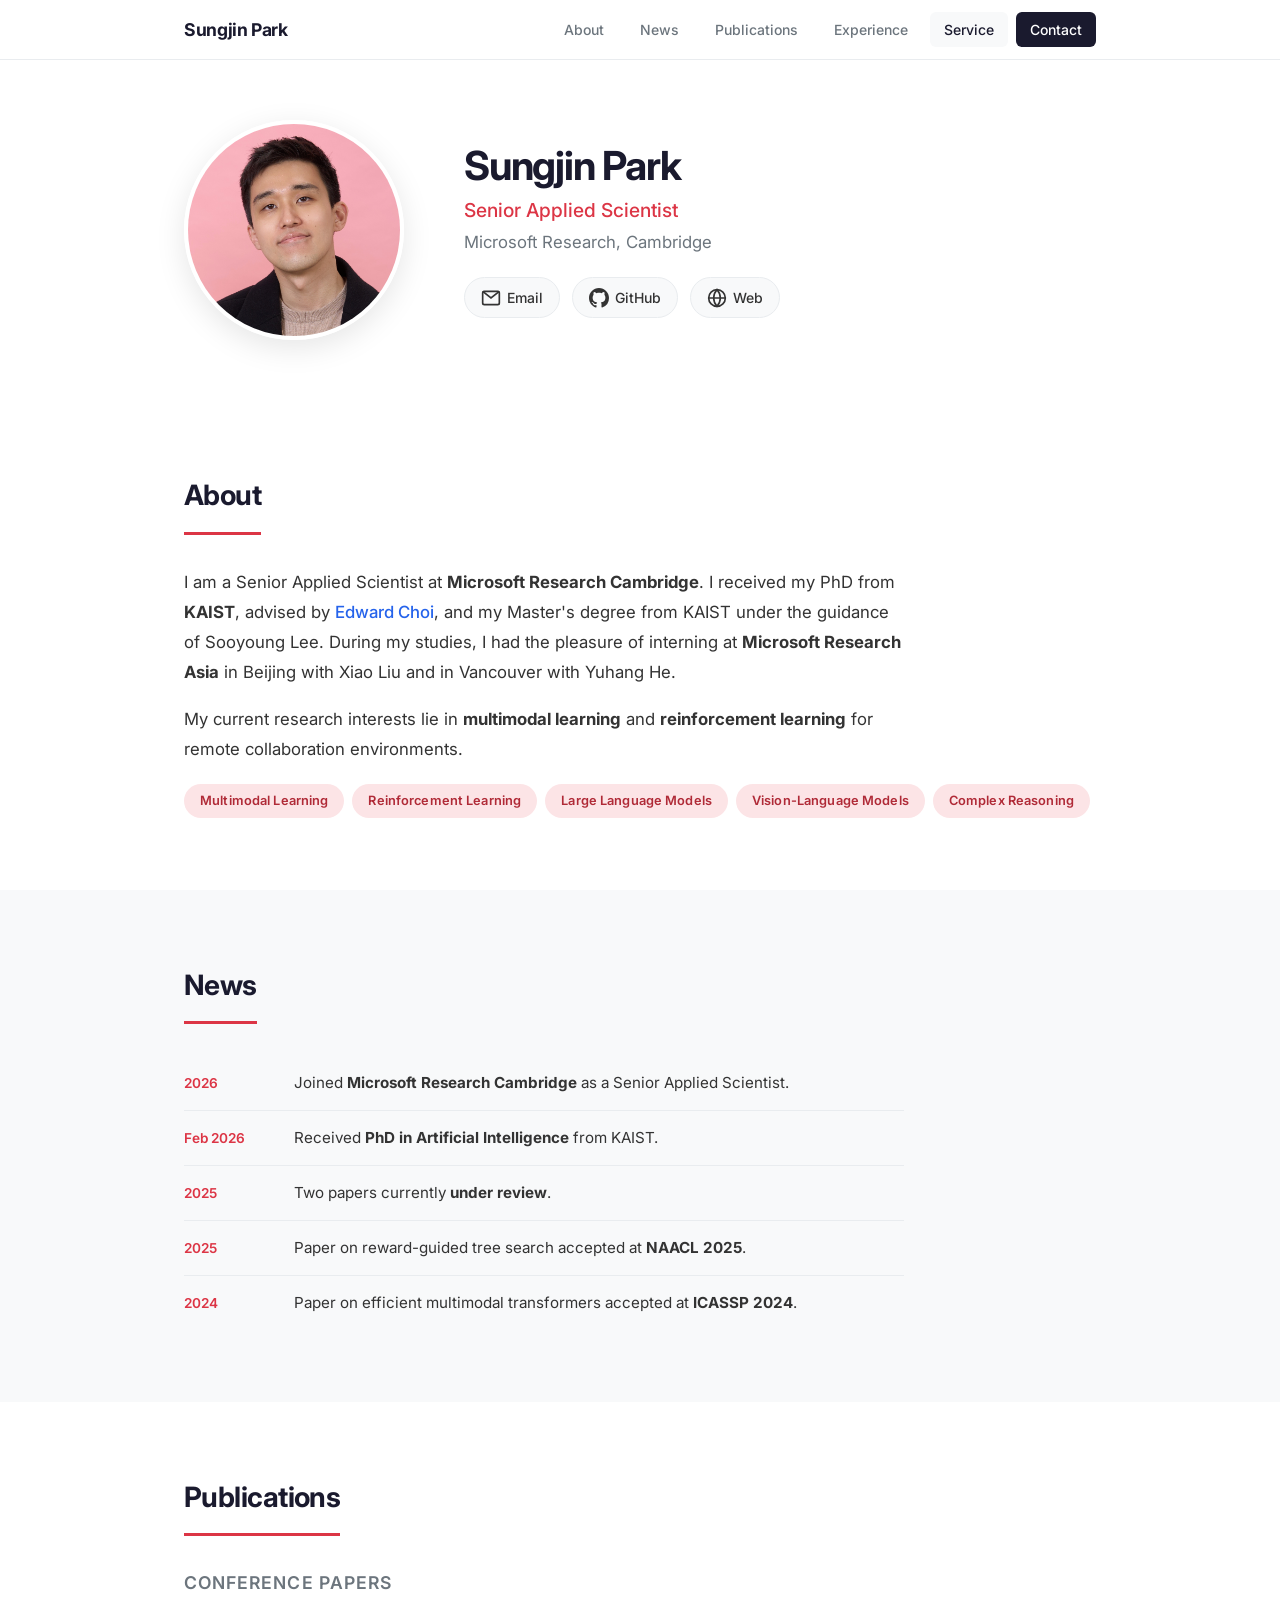
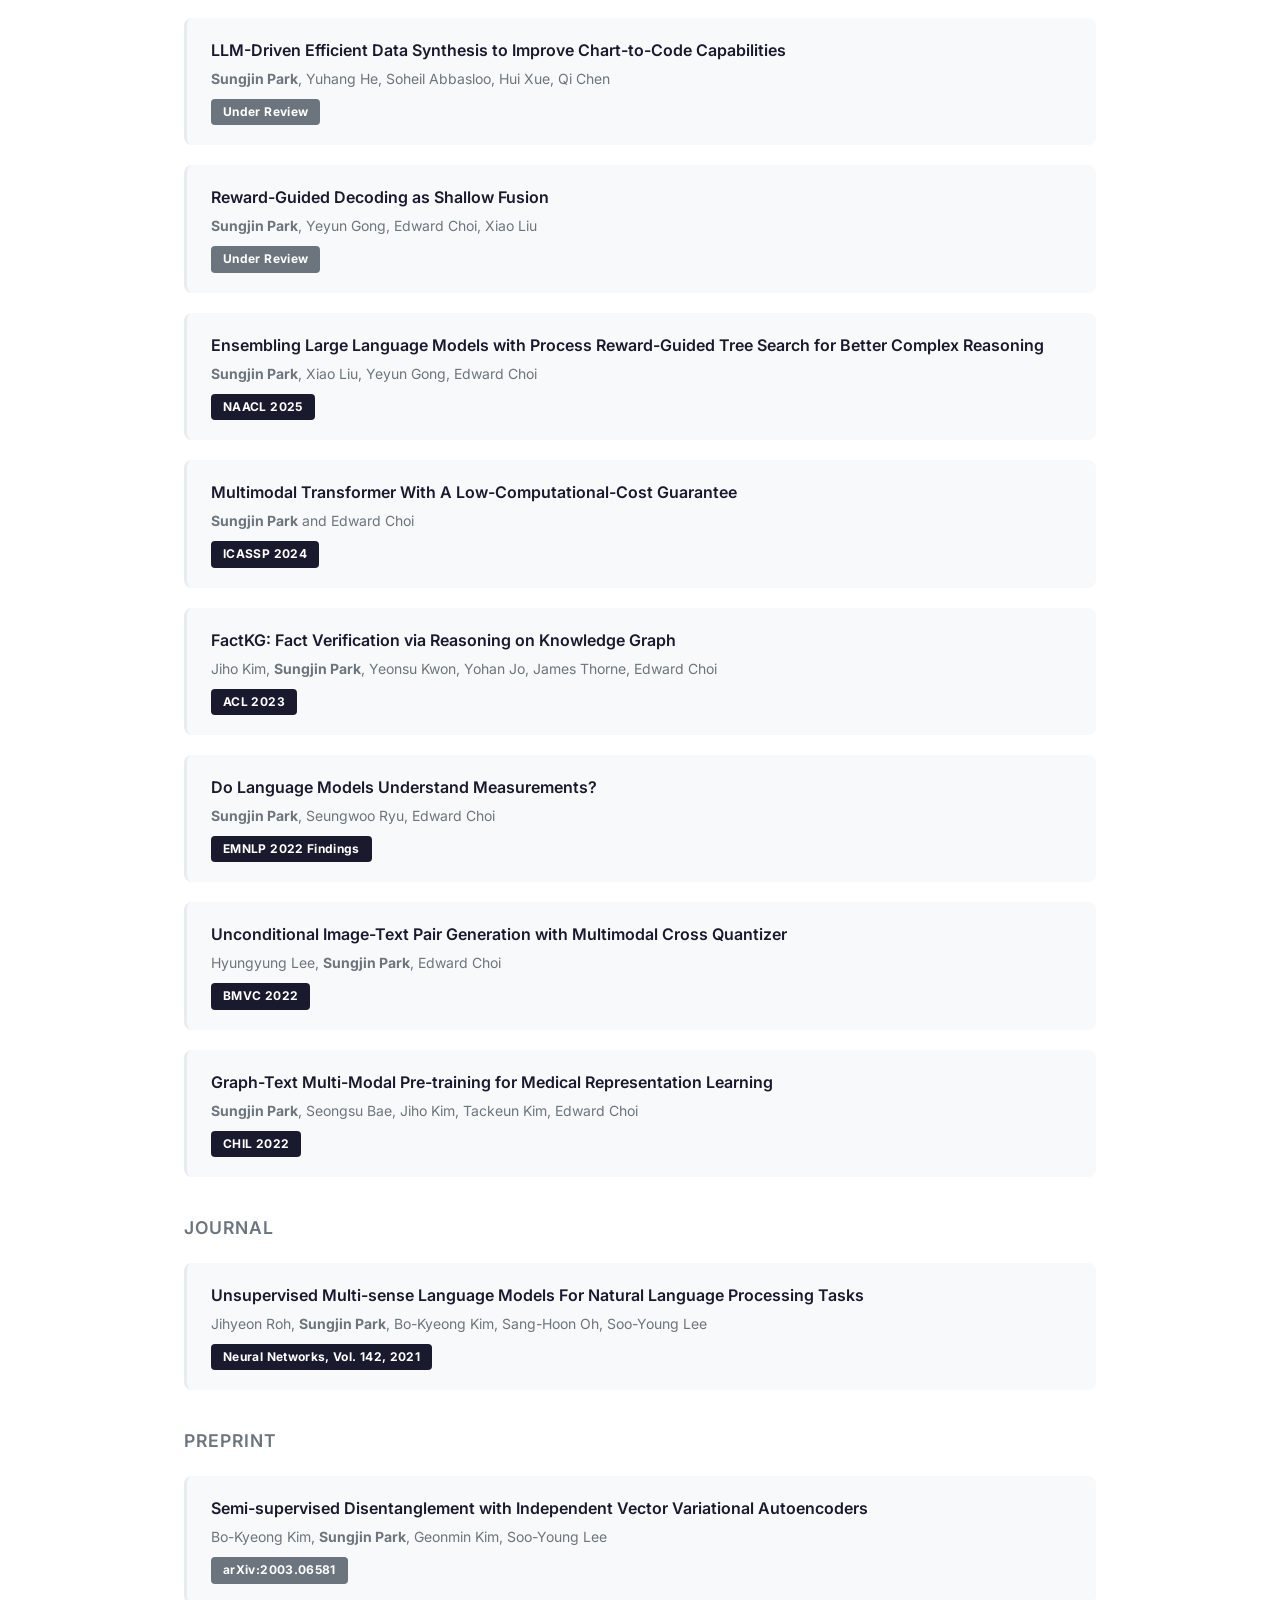
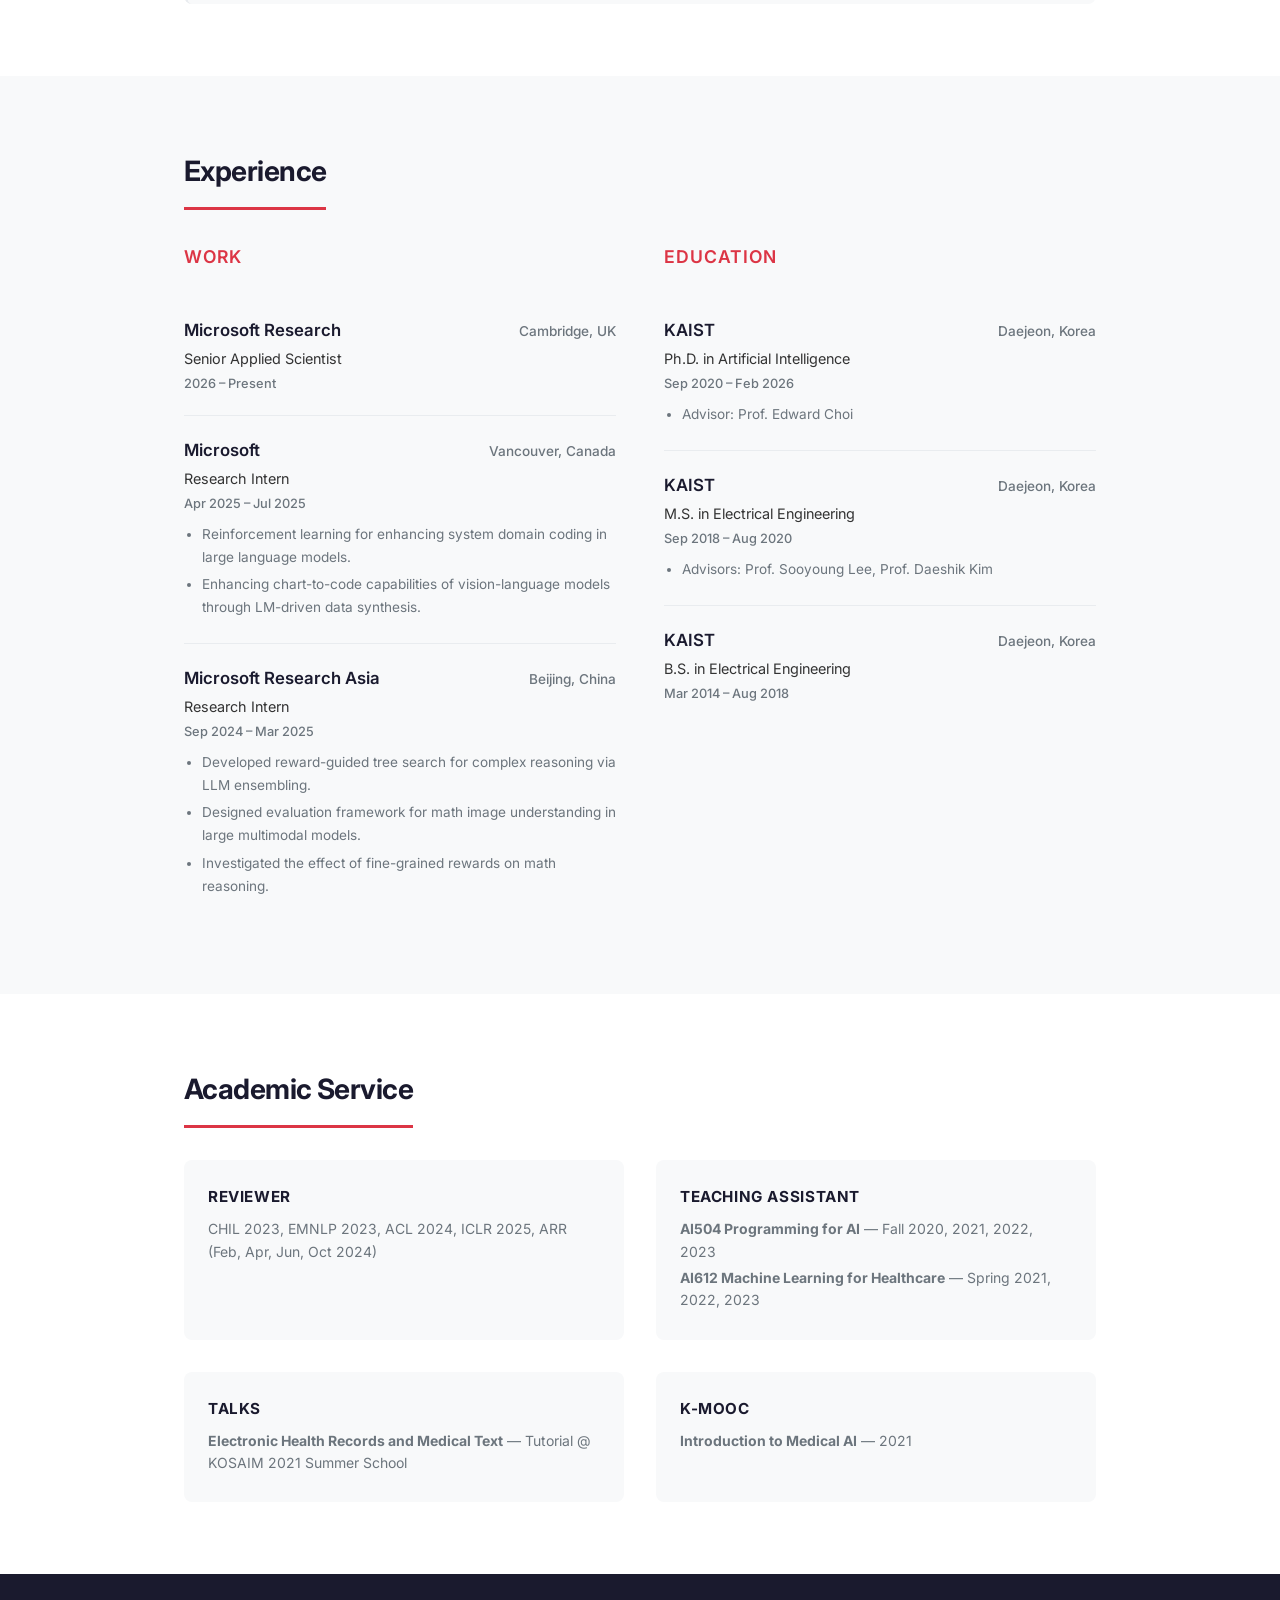
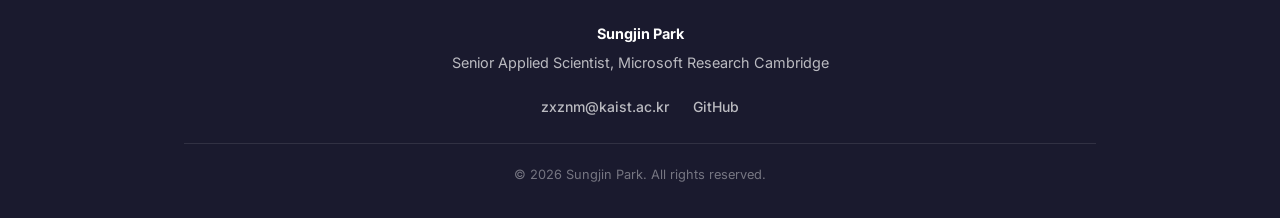
==== index.html @ 1c81ea0a "Initial homepage" ====
<!DOCTYPE html>
<html lang="en">
<head>
  <meta charset="UTF-8">
  <meta name="viewport" content="width=device-width, initial-scale=1.0">
  <title>Sungjin Park — Senior Applied Scientist, Microsoft Research</title>
  <meta name="description" content="Sungjin Park is a Senior Applied Scientist at Microsoft Research Cambridge, specializing in multimodal learning and reinforcement learning.">
  <link rel="preconnect" href="https://fonts.googleapis.com">
  <link rel="preconnect" href="https://fonts.gstatic.com" crossorigin>
  <link href="https://fonts.googleapis.com/css2?family=Inter:wght@300;400;500;600;700&display=swap" rel="stylesheet">
  <link rel="stylesheet" href="style.css">
  <link rel="icon" href="data:image/svg+xml,<svg xmlns='http://www.w3.org/2000/svg' viewBox='0 0 100 100'><text y='.9em' font-size='90'>🔬</text></svg>">
</head>
<body>

  <!-- Navigation -->
  <nav class="navbar" id="navbar">
    <div class="container nav-container">
      <a href="#" class="nav-logo">Sungjin Park</a>
      <button class="nav-toggle" id="nav-toggle" aria-label="Toggle navigation">
        <span></span><span></span><span></span>
      </button>
      <ul class="nav-links" id="nav-links">
        <li><a href="#about">About</a></li>
        <li><a href="#news">News</a></li>
        <li><a href="#publications">Publications</a></li>
        <li><a href="#experience">Experience</a></li>
        <li><a href="#service">Service</a></li>
        <li><a href="mailto:zxznm@kaist.ac.kr" class="nav-contact">Contact</a></li>
      </ul>
    </div>
  </nav>

  <!-- Hero Section -->
  <header class="hero" id="hero">
    <div class="container hero-container">
      <div class="hero-photo">
        <img src="profile.jpg" alt="Sungjin Park" width="280" height="280">
      </div>
      <div class="hero-text">
        <h1>Sungjin Park</h1>
        <p class="hero-title">Senior Applied Scientist</p>
        <p class="hero-affiliation">Microsoft Research, Cambridge</p>
        <div class="hero-links">
          <a href="mailto:zxznm@kaist.ac.kr" class="hero-link" title="Email">
            <svg viewBox="0 0 24 24" width="20" height="20" fill="none" stroke="currentColor" stroke-width="2"><rect x="2" y="4" width="20" height="16" rx="2"/><path d="M22 4l-10 8L2 4"/></svg>
            <span>Email</span>
          </a>
          <a href="https://github.com/sjpark9503" class="hero-link" target="_blank" rel="noopener" title="GitHub">
            <svg viewBox="0 0 24 24" width="20" height="20" fill="currentColor"><path d="M12 0C5.37 0 0 5.37 0 12c0 5.31 3.435 9.795 8.205 11.385.6.105.825-.255.825-.57 0-.285-.015-1.23-.015-2.235-3.015.555-3.795-.735-4.035-1.41-.135-.345-.72-1.41-1.23-1.695-.42-.225-1.02-.78-.015-.795.945-.015 1.62.87 1.845 1.23 1.08 1.815 2.805 1.305 3.495.99.105-.78.42-1.305.765-1.605-2.67-.3-5.46-1.335-5.46-5.925 0-1.305.465-2.385 1.23-3.225-.12-.3-.54-1.53.12-3.18 0 0 1.005-.315 3.3 1.23.96-.27 1.98-.405 3-.405s2.04.135 3 .405c2.295-1.56 3.3-1.23 3.3-1.23.66 1.65.24 2.88.12 3.18.765.84 1.23 1.905 1.23 3.225 0 4.605-2.805 5.625-5.475 5.925.435.375.81 1.095.81 2.22 0 1.605-.015 2.895-.015 3.3 0 .315.225.69.825.57A12.02 12.02 0 0024 12c0-6.63-5.37-12-12-12z"/></svg>
            <span>GitHub</span>
          </a>
          <a href="https://sites.google.com/view/sjpark9503" class="hero-link" target="_blank" rel="noopener" title="Homepage">
            <svg viewBox="0 0 24 24" width="20" height="20" fill="none" stroke="currentColor" stroke-width="2"><circle cx="12" cy="12" r="10"/><path d="M2 12h20M12 2a15.3 15.3 0 014 10 15.3 15.3 0 01-4 10 15.3 15.3 0 01-4-10 15.3 15.3 0 014-10z"/></svg>
            <span>Web</span>
          </a>
        </div>
      </div>
    </div>
  </header>

  <main>
    <!-- About Section -->
    <section class="section" id="about">
      <div class="container">
        <h2 class="section-title">About</h2>
        <div class="about-content">
          <p>
            I am a Senior Applied Scientist at <strong>Microsoft Research Cambridge</strong>.
            I received my PhD from <strong>KAIST</strong>, advised by
            <a href="https://mp2893.com/" target="_blank" rel="noopener">Edward Choi</a>,
            and my Master's degree from KAIST under the guidance of Sooyoung Lee.
            During my studies, I had the pleasure of interning at
            <strong>Microsoft Research Asia</strong> in Beijing with Xiao Liu and in Vancouver with Yuhang He.
          </p>
          <p>
            My current research interests lie in <strong>multimodal learning</strong> and
            <strong>reinforcement learning</strong> for remote collaboration environments.
          </p>
          <div class="research-interests">
            <span class="tag">Multimodal Learning</span>
            <span class="tag">Reinforcement Learning</span>
            <span class="tag">Large Language Models</span>
            <span class="tag">Vision-Language Models</span>
            <span class="tag">Complex Reasoning</span>
          </div>
        </div>
      </div>
    </section>

    <!-- News Section -->
    <section class="section section-alt" id="news">
      <div class="container">
        <h2 class="section-title">News</h2>
        <ul class="news-list">
          <li>
            <span class="news-date">2026</span>
            <span class="news-text">Joined <strong>Microsoft Research Cambridge</strong> as a Senior Applied Scientist.</span>
          </li>
          <li>
            <span class="news-date">Feb 2026</span>
            <span class="news-text">Received <strong>PhD in Artificial Intelligence</strong> from KAIST.</span>
          </li>
          <li>
            <span class="news-date">2025</span>
            <span class="news-text">Two papers currently <strong>under review</strong>.</span>
          </li>
          <li>
            <span class="news-date">2025</span>
            <span class="news-text">Paper on reward-guided tree search accepted at <strong>NAACL 2025</strong>.</span>
          </li>
          <li>
            <span class="news-date">2024</span>
            <span class="news-text">Paper on efficient multimodal transformers accepted at <strong>ICASSP 2024</strong>.</span>
          </li>
        </ul>
      </div>
    </section>

    <!-- Publications Section -->
    <section class="section" id="publications">
      <div class="container">
        <h2 class="section-title">Publications</h2>

        <h3 class="pub-category">Conference Papers</h3>

        <div class="pub-list">
          <div class="pub-item">
            <p class="pub-title">LLM-Driven Efficient Data Synthesis to Improve Chart-to-Code Capabilities</p>
            <p class="pub-authors"><strong>Sungjin Park</strong>, Yuhang He, Soheil Abbasloo, Hui Xue, Qi Chen</p>
            <span class="pub-venue venue-review">Under Review</span>
          </div>

          <div class="pub-item">
            <p class="pub-title">Reward-Guided Decoding as Shallow Fusion</p>
            <p class="pub-authors"><strong>Sungjin Park</strong>, Yeyun Gong, Edward Choi, Xiao Liu</p>
            <span class="pub-venue venue-review">Under Review</span>
          </div>

          <div class="pub-item">
            <p class="pub-title">Ensembling Large Language Models with Process Reward-Guided Tree Search for Better Complex Reasoning</p>
            <p class="pub-authors"><strong>Sungjin Park</strong>, Xiao Liu, Yeyun Gong, Edward Choi</p>
            <span class="pub-venue">NAACL 2025</span>
          </div>

          <div class="pub-item">
            <p class="pub-title">Multimodal Transformer With A Low-Computational-Cost Guarantee</p>
            <p class="pub-authors"><strong>Sungjin Park</strong> and Edward Choi</p>
            <span class="pub-venue">ICASSP 2024</span>
          </div>

          <div class="pub-item">
            <p class="pub-title">FactKG: Fact Verification via Reasoning on Knowledge Graph</p>
            <p class="pub-authors">Jiho Kim, <strong>Sungjin Park</strong>, Yeonsu Kwon, Yohan Jo, James Thorne, Edward Choi</p>
            <span class="pub-venue">ACL 2023</span>
          </div>

          <div class="pub-item">
            <p class="pub-title">Do Language Models Understand Measurements?</p>
            <p class="pub-authors"><strong>Sungjin Park</strong>, Seungwoo Ryu, Edward Choi</p>
            <span class="pub-venue">EMNLP 2022 Findings</span>
          </div>

          <div class="pub-item">
            <p class="pub-title">Unconditional Image-Text Pair Generation with Multimodal Cross Quantizer</p>
            <p class="pub-authors">Hyungyung Lee, <strong>Sungjin Park</strong>, Edward Choi</p>
            <span class="pub-venue">BMVC 2022</span>
          </div>

          <div class="pub-item">
            <p class="pub-title">Graph-Text Multi-Modal Pre-training for Medical Representation Learning</p>
            <p class="pub-authors"><strong>Sungjin Park</strong>, Seongsu Bae, Jiho Kim, Tackeun Kim, Edward Choi</p>
            <span class="pub-venue">CHIL 2022</span>
          </div>
        </div>

        <h3 class="pub-category">Journal</h3>

        <div class="pub-list">
          <div class="pub-item">
            <p class="pub-title">Unsupervised Multi-sense Language Models For Natural Language Processing Tasks</p>
            <p class="pub-authors">Jihyeon Roh, <strong>Sungjin Park</strong>, Bo-Kyeong Kim, Sang-Hoon Oh, Soo-Young Lee</p>
            <span class="pub-venue">Neural Networks, Vol. 142, 2021</span>
          </div>
        </div>

        <h3 class="pub-category">Preprint</h3>

        <div class="pub-list">
          <div class="pub-item">
            <p class="pub-title">Semi-supervised Disentanglement with Independent Vector Variational Autoencoders</p>
            <p class="pub-authors">Bo-Kyeong Kim, <strong>Sungjin Park</strong>, Geonmin Kim, Soo-Young Lee</p>
            <span class="pub-venue venue-preprint">arXiv:2003.06581</span>
          </div>
        </div>
      </div>
    </section>

    <!-- Experience Section -->
    <section class="section section-alt" id="experience">
      <div class="container">
        <h2 class="section-title">Experience</h2>

        <div class="experience-grid">
          <div class="exp-column">
            <h3 class="exp-heading">Work</h3>

            <div class="exp-item">
              <div class="exp-header">
                <h4>Microsoft Research</h4>
                <span class="exp-location">Cambridge, UK</span>
              </div>
              <p class="exp-role">Senior Applied Scientist</p>
              <p class="exp-date">2026 &ndash; Present</p>
            </div>

            <div class="exp-item">
              <div class="exp-header">
                <h4>Microsoft</h4>
                <span class="exp-location">Vancouver, Canada</span>
              </div>
              <p class="exp-role">Research Intern</p>
              <p class="exp-date">Apr 2025 &ndash; Jul 2025</p>
              <ul class="exp-details">
                <li>Reinforcement learning for enhancing system domain coding in large language models.</li>
                <li>Enhancing chart-to-code capabilities of vision-language models through LM-driven data synthesis.</li>
              </ul>
            </div>

            <div class="exp-item">
              <div class="exp-header">
                <h4>Microsoft Research Asia</h4>
                <span class="exp-location">Beijing, China</span>
              </div>
              <p class="exp-role">Research Intern</p>
              <p class="exp-date">Sep 2024 &ndash; Mar 2025</p>
              <ul class="exp-details">
                <li>Developed reward-guided tree search for complex reasoning via LLM ensembling.</li>
                <li>Designed evaluation framework for math image understanding in large multimodal models.</li>
                <li>Investigated the effect of fine-grained rewards on math reasoning.</li>
              </ul>
            </div>
          </div>

          <div class="exp-column">
            <h3 class="exp-heading">Education</h3>

            <div class="exp-item">
              <div class="exp-header">
                <h4>KAIST</h4>
                <span class="exp-location">Daejeon, Korea</span>
              </div>
              <p class="exp-role">Ph.D. in Artificial Intelligence</p>
              <p class="exp-date">Sep 2020 &ndash; Feb 2026</p>
              <ul class="exp-details">
                <li>Advisor: Prof. Edward Choi</li>
              </ul>
            </div>

            <div class="exp-item">
              <div class="exp-header">
                <h4>KAIST</h4>
                <span class="exp-location">Daejeon, Korea</span>
              </div>
              <p class="exp-role">M.S. in Electrical Engineering</p>
              <p class="exp-date">Sep 2018 &ndash; Aug 2020</p>
              <ul class="exp-details">
                <li>Advisors: Prof. Sooyoung Lee, Prof. Daeshik Kim</li>
              </ul>
            </div>

            <div class="exp-item">
              <div class="exp-header">
                <h4>KAIST</h4>
                <span class="exp-location">Daejeon, Korea</span>
              </div>
              <p class="exp-role">B.S. in Electrical Engineering</p>
              <p class="exp-date">Mar 2014 &ndash; Aug 2018</p>
            </div>
          </div>
        </div>
      </div>
    </section>

    <!-- Academic Service Section -->
    <section class="section" id="service">
      <div class="container">
        <h2 class="section-title">Academic Service</h2>

        <div class="service-grid">
          <div class="service-item">
            <h4>Reviewer</h4>
            <p>CHIL 2023, EMNLP 2023, ACL 2024, ICLR 2025, ARR (Feb, Apr, Jun, Oct 2024)</p>
          </div>

          <div class="service-item">
            <h4>Teaching Assistant</h4>
            <p><strong>AI504 Programming for AI</strong> &mdash; Fall 2020, 2021, 2022, 2023</p>
            <p><strong>AI612 Machine Learning for Healthcare</strong> &mdash; Spring 2021, 2022, 2023</p>
          </div>

          <div class="service-item">
            <h4>Talks</h4>
            <p><strong>Electronic Health Records and Medical Text</strong> &mdash; Tutorial @ KOSAIM 2021 Summer School</p>
          </div>

          <div class="service-item">
            <h4>K-MOOC</h4>
            <p><strong>Introduction to Medical AI</strong> &mdash; 2021</p>
          </div>
        </div>
      </div>
    </section>
  </main>

  <!-- Footer -->
  <footer class="footer">
    <div class="container footer-container">
      <div class="footer-info">
        <p class="footer-name">Sungjin Park</p>
        <p>Senior Applied Scientist, Microsoft Research Cambridge</p>
      </div>
      <div class="footer-contact">
        <a href="mailto:zxznm@kaist.ac.kr">zxznm@kaist.ac.kr</a>
        <a href="https://github.com/sjpark9503" target="_blank" rel="noopener">GitHub</a>

      </div>
      <p class="footer-copy">&copy; 2026 Sungjin Park. All rights reserved.</p>
    </div>
  </footer>

  <script src="script.js"></script>
</body>
</html>
---- style.css ----
/* ===== CSS Custom Properties ===== */
:root {
  --color-primary: #1a1a2e;
  --color-text: #333;
  --color-text-light: #6c757d;
  --color-accent: #dc3545;
  --color-accent-dark: #b02a37;
  --color-bg: #ffffff;
  --color-bg-alt: #f8f9fa;
  --color-border: #e9ecef;
  --color-link: #2563eb;
  --font-main: 'Inter', -apple-system, BlinkMacSystemFont, 'Segoe UI', Roboto, sans-serif;
  --max-width: 960px;
  --nav-height: 60px;
  --radius: 8px;
  --shadow-sm: 0 1px 3px rgba(0,0,0,0.06);
  --shadow-md: 0 4px 12px rgba(0,0,0,0.08);
  --shadow-lg: 0 8px 30px rgba(0,0,0,0.1);
  --transition: 0.25s ease;
}

/* ===== Reset & Base ===== */
*,
*::before,
*::after {
  margin: 0;
  padding: 0;
  box-sizing: border-box;
}

html {
  scroll-behavior: smooth;
  scroll-padding-top: calc(var(--nav-height) + 24px);
}

body {
  font-family: var(--font-main);
  font-size: 16px;
  line-height: 1.7;
  color: var(--color-text);
  background: var(--color-bg);
  -webkit-font-smoothing: antialiased;
  -moz-osx-font-smoothing: grayscale;
}

a {
  color: var(--color-link);
  text-decoration: none;
  transition: color var(--transition);
}

a:hover {
  color: var(--color-accent);
}

img {
  max-width: 100%;
  height: auto;
  display: block;
}

.container {
  max-width: var(--max-width);
  margin: 0 auto;
  padding: 0 24px;
}

/* ===== Navigation ===== */
.navbar {
  position: fixed;
  top: 0;
  left: 0;
  right: 0;
  height: var(--nav-height);
  background: rgba(255, 255, 255, 0.92);
  backdrop-filter: blur(12px);
  -webkit-backdrop-filter: blur(12px);
  border-bottom: 1px solid var(--color-border);
  z-index: 1000;
  transition: box-shadow var(--transition);
}

.navbar.scrolled {
  box-shadow: var(--shadow-sm);
}

.nav-container {
  display: flex;
  align-items: center;
  justify-content: space-between;
  height: 100%;
}

.nav-logo {
  font-size: 1.1rem;
  font-weight: 700;
  color: var(--color-primary);
  letter-spacing: -0.02em;
}

.nav-logo:hover {
  color: var(--color-accent);
}

.nav-links {
  display: flex;
  align-items: center;
  list-style: none;
  gap: 8px;
}

.nav-links a {
  display: block;
  padding: 6px 14px;
  font-size: 0.875rem;
  font-weight: 500;
  color: var(--color-text-light);
  border-radius: 6px;
  transition: all var(--transition);
}

.nav-links a:hover,
.nav-links a.active {
  color: var(--color-primary);
  background: var(--color-bg-alt);
}

.nav-contact {
  background: var(--color-primary) !important;
  color: #fff !important;
}

.nav-contact:hover {
  background: var(--color-accent) !important;
  color: #fff !important;
}

/* Mobile nav toggle */
.nav-toggle {
  display: none;
  flex-direction: column;
  gap: 5px;
  background: none;
  border: none;
  cursor: pointer;
  padding: 4px;
}

.nav-toggle span {
  display: block;
  width: 22px;
  height: 2px;
  background: var(--color-primary);
  border-radius: 2px;
  transition: all var(--transition);
}

/* ===== Hero Section ===== */
.hero {
  padding-top: calc(var(--nav-height) + 60px);
  padding-bottom: 60px;
  background: var(--color-bg);
}

.hero-container {
  display: flex;
  align-items: center;
  gap: 60px;
}

.hero-photo img {
  width: 220px;
  height: 220px;
  border-radius: 50%;
  object-fit: cover;
  box-shadow: var(--shadow-lg);
  border: 4px solid #fff;
}

.hero-text h1 {
  font-size: 2.5rem;
  font-weight: 700;
  color: var(--color-primary);
  letter-spacing: -0.03em;
  line-height: 1.2;
}

.hero-title {
  font-size: 1.2rem;
  font-weight: 500;
  color: var(--color-accent);
  margin-top: 4px;
}

.hero-affiliation {
  font-size: 1.05rem;
  color: var(--color-text-light);
  margin-top: 2px;
}

.hero-links {
  display: flex;
  flex-wrap: wrap;
  gap: 12px;
  margin-top: 20px;
}

.hero-link {
  display: inline-flex;
  align-items: center;
  gap: 6px;
  padding: 8px 16px;
  font-size: 0.875rem;
  font-weight: 500;
  color: var(--color-text);
  background: var(--color-bg-alt);
  border: 1px solid var(--color-border);
  border-radius: 100px;
  transition: all var(--transition);
}

.hero-link:hover {
  color: var(--color-accent);
  border-color: var(--color-accent);
  background: #fff;
  box-shadow: var(--shadow-sm);
  transform: translateY(-1px);
}

.hero-link svg {
  flex-shrink: 0;
}

/* ===== Sections ===== */
.section {
  padding: 72px 0;
}

.section-alt {
  background: var(--color-bg-alt);
}

.section-title {
  font-size: 1.75rem;
  font-weight: 700;
  color: var(--color-primary);
  letter-spacing: -0.02em;
  margin-bottom: 32px;
  padding-bottom: 12px;
  border-bottom: 3px solid var(--color-accent);
  display: inline-block;
}

/* ===== About Section ===== */
.about-content p {
  font-size: 1.05rem;
  line-height: 1.8;
  margin-bottom: 16px;
  max-width: 720px;
}

.about-content a {
  font-weight: 500;
}

.research-interests {
  display: flex;
  flex-wrap: wrap;
  gap: 8px;
  margin-top: 20px;
}

.tag {
  display: inline-block;
  padding: 6px 16px;
  font-size: 0.8rem;
  font-weight: 600;
  color: var(--color-accent-dark);
  background: #fce4e6;
  border-radius: 100px;
  letter-spacing: 0.01em;
}

/* ===== News Section ===== */
.news-list {
  list-style: none;
  max-width: 720px;
}

.news-list li {
  display: flex;
  gap: 20px;
  padding: 14px 0;
  border-bottom: 1px solid var(--color-border);
  align-items: baseline;
}

.news-list li:last-child {
  border-bottom: none;
}

.news-date {
  flex-shrink: 0;
  width: 90px;
  font-size: 0.85rem;
  font-weight: 600;
  color: var(--color-accent);
}

.news-text {
  font-size: 0.95rem;
  color: var(--color-text);
}

/* ===== Publications Section ===== */
.pub-category {
  font-size: 1.1rem;
  font-weight: 600;
  color: var(--color-text-light);
  text-transform: uppercase;
  letter-spacing: 0.06em;
  margin-top: 36px;
  margin-bottom: 20px;
}

.pub-category:first-of-type {
  margin-top: 0;
}

.pub-list {
  display: flex;
  flex-direction: column;
  gap: 20px;
}

.pub-item {
  padding: 20px 24px;
  background: var(--color-bg-alt);
  border-radius: var(--radius);
  border-left: 3px solid var(--color-border);
  transition: all var(--transition);
}

.pub-item:hover {
  border-left-color: var(--color-accent);
  box-shadow: var(--shadow-sm);
  transform: translateX(4px);
}

.pub-title {
  font-size: 1rem;
  font-weight: 600;
  color: var(--color-primary);
  line-height: 1.5;
  margin-bottom: 6px;
}

.pub-authors {
  font-size: 0.875rem;
  color: var(--color-text-light);
  margin-bottom: 8px;
  line-height: 1.5;
}

.pub-venue {
  display: inline-block;
  padding: 3px 12px;
  font-size: 0.75rem;
  font-weight: 700;
  color: #fff;
  background: var(--color-primary);
  border-radius: 4px;
  letter-spacing: 0.03em;
}

.venue-review {
  background: var(--color-text-light);
}

.venue-preprint {
  background: #6c757d;
}

/* ===== Experience Section ===== */
.experience-grid {
  display: grid;
  grid-template-columns: 1fr 1fr;
  gap: 48px;
}

.exp-heading {
  font-size: 1.1rem;
  font-weight: 600;
  color: var(--color-accent);
  text-transform: uppercase;
  letter-spacing: 0.06em;
  margin-bottom: 24px;
}

.exp-item {
  padding: 20px 0;
  border-bottom: 1px solid var(--color-border);
}

.exp-item:last-child {
  border-bottom: none;
}

.exp-header {
  display: flex;
  justify-content: space-between;
  align-items: baseline;
  flex-wrap: wrap;
  gap: 8px;
}

.exp-header h4 {
  font-size: 1.05rem;
  font-weight: 600;
  color: var(--color-primary);
}

.exp-location {
  font-size: 0.85rem;
  color: var(--color-text-light);
  font-weight: 500;
}

.exp-role {
  font-size: 0.9rem;
  color: var(--color-text);
  margin-top: 2px;
}

.exp-date {
  font-size: 0.8rem;
  color: var(--color-text-light);
  font-weight: 500;
  margin-top: 2px;
}

.exp-details {
  margin-top: 8px;
  padding-left: 18px;
  font-size: 0.85rem;
  color: var(--color-text-light);
  line-height: 1.7;
}

.exp-details li {
  margin-bottom: 4px;
}

/* ===== Service Section ===== */
.service-grid {
  display: grid;
  grid-template-columns: 1fr 1fr;
  gap: 32px;
}

.service-item {
  padding: 24px;
  background: var(--color-bg-alt);
  border-radius: var(--radius);
}

.service-item h4 {
  font-size: 0.95rem;
  font-weight: 700;
  color: var(--color-primary);
  margin-bottom: 8px;
  text-transform: uppercase;
  letter-spacing: 0.04em;
}

.service-item p {
  font-size: 0.875rem;
  color: var(--color-text-light);
  line-height: 1.6;
  margin-bottom: 4px;
}

/* ===== Footer ===== */
.footer {
  background: var(--color-primary);
  color: rgba(255, 255, 255, 0.7);
  padding: 48px 0 32px;
}

.footer-container {
  text-align: center;
}

.footer-name {
  font-size: 1.2rem;
  font-weight: 700;
  color: #fff;
  margin-bottom: 4px;
}

.footer-info p {
  font-size: 0.9rem;
  margin-bottom: 4px;
}

.footer-contact {
  display: flex;
  justify-content: center;
  gap: 24px;
  margin-top: 20px;
  margin-bottom: 24px;
}

.footer-contact a {
  color: rgba(255, 255, 255, 0.7);
  font-size: 0.875rem;
  font-weight: 500;
  transition: color var(--transition);
}

.footer-contact a:hover {
  color: #fff;
}

.footer-copy {
  font-size: 0.8rem;
  color: rgba(255, 255, 255, 0.4);
  border-top: 1px solid rgba(255, 255, 255, 0.1);
  padding-top: 20px;
}

/* ===== Animations ===== */
@keyframes fadeInUp {
  from {
    opacity: 0;
    transform: translateY(20px);
  }
  to {
    opacity: 1;
    transform: translateY(0);
  }
}

.fade-in {
  opacity: 0;
  transform: translateY(20px);
  transition: opacity 0.6s ease, transform 0.6s ease;
}

.fade-in.visible {
  opacity: 1;
  transform: translateY(0);
}

/* ===== Responsive ===== */
@media (max-width: 768px) {
  :root {
    --nav-height: 56px;
  }

  .nav-toggle {
    display: flex;
  }

  .nav-links {
    position: fixed;
    top: var(--nav-height);
    left: 0;
    right: 0;
    flex-direction: column;
    background: rgba(255, 255, 255, 0.98);
    backdrop-filter: blur(12px);
    -webkit-backdrop-filter: blur(12px);
    border-bottom: 1px solid var(--color-border);
    padding: 16px 24px;
    gap: 4px;
    transform: translateY(-100%);
    opacity: 0;
    pointer-events: none;
    transition: all 0.3s ease;
  }

  .nav-links.open {
    transform: translateY(0);
    opacity: 1;
    pointer-events: auto;
  }

  .nav-links a {
    padding: 10px 16px;
    font-size: 0.95rem;
  }

  .hero {
    padding-top: calc(var(--nav-height) + 40px);
    padding-bottom: 40px;
  }

  .hero-container {
    flex-direction: column;
    text-align: center;
    gap: 32px;
  }

  .hero-photo img {
    width: 180px;
    height: 180px;
  }

  .hero-text h1 {
    font-size: 2rem;
  }

  .hero-links {
    justify-content: center;
  }

  .section {
    padding: 48px 0;
  }

  .section-title {
    font-size: 1.5rem;
  }

  .experience-grid {
    grid-template-columns: 1fr;
    gap: 32px;
  }

  .service-grid {
    grid-template-columns: 1fr;
    gap: 16px;
  }

  .news-list li {
    flex-direction: column;
    gap: 4px;
  }

  .news-date {
    width: auto;
  }

  .pub-item {
    padding: 16px;
  }
}

@media (max-width: 480px) {
  .hero-text h1 {
    font-size: 1.75rem;
  }

  .hero-link span {
    display: none;
  }

  .hero-link {
    padding: 10px;
  }

  .container {
    padding: 0 16px;
  }
}
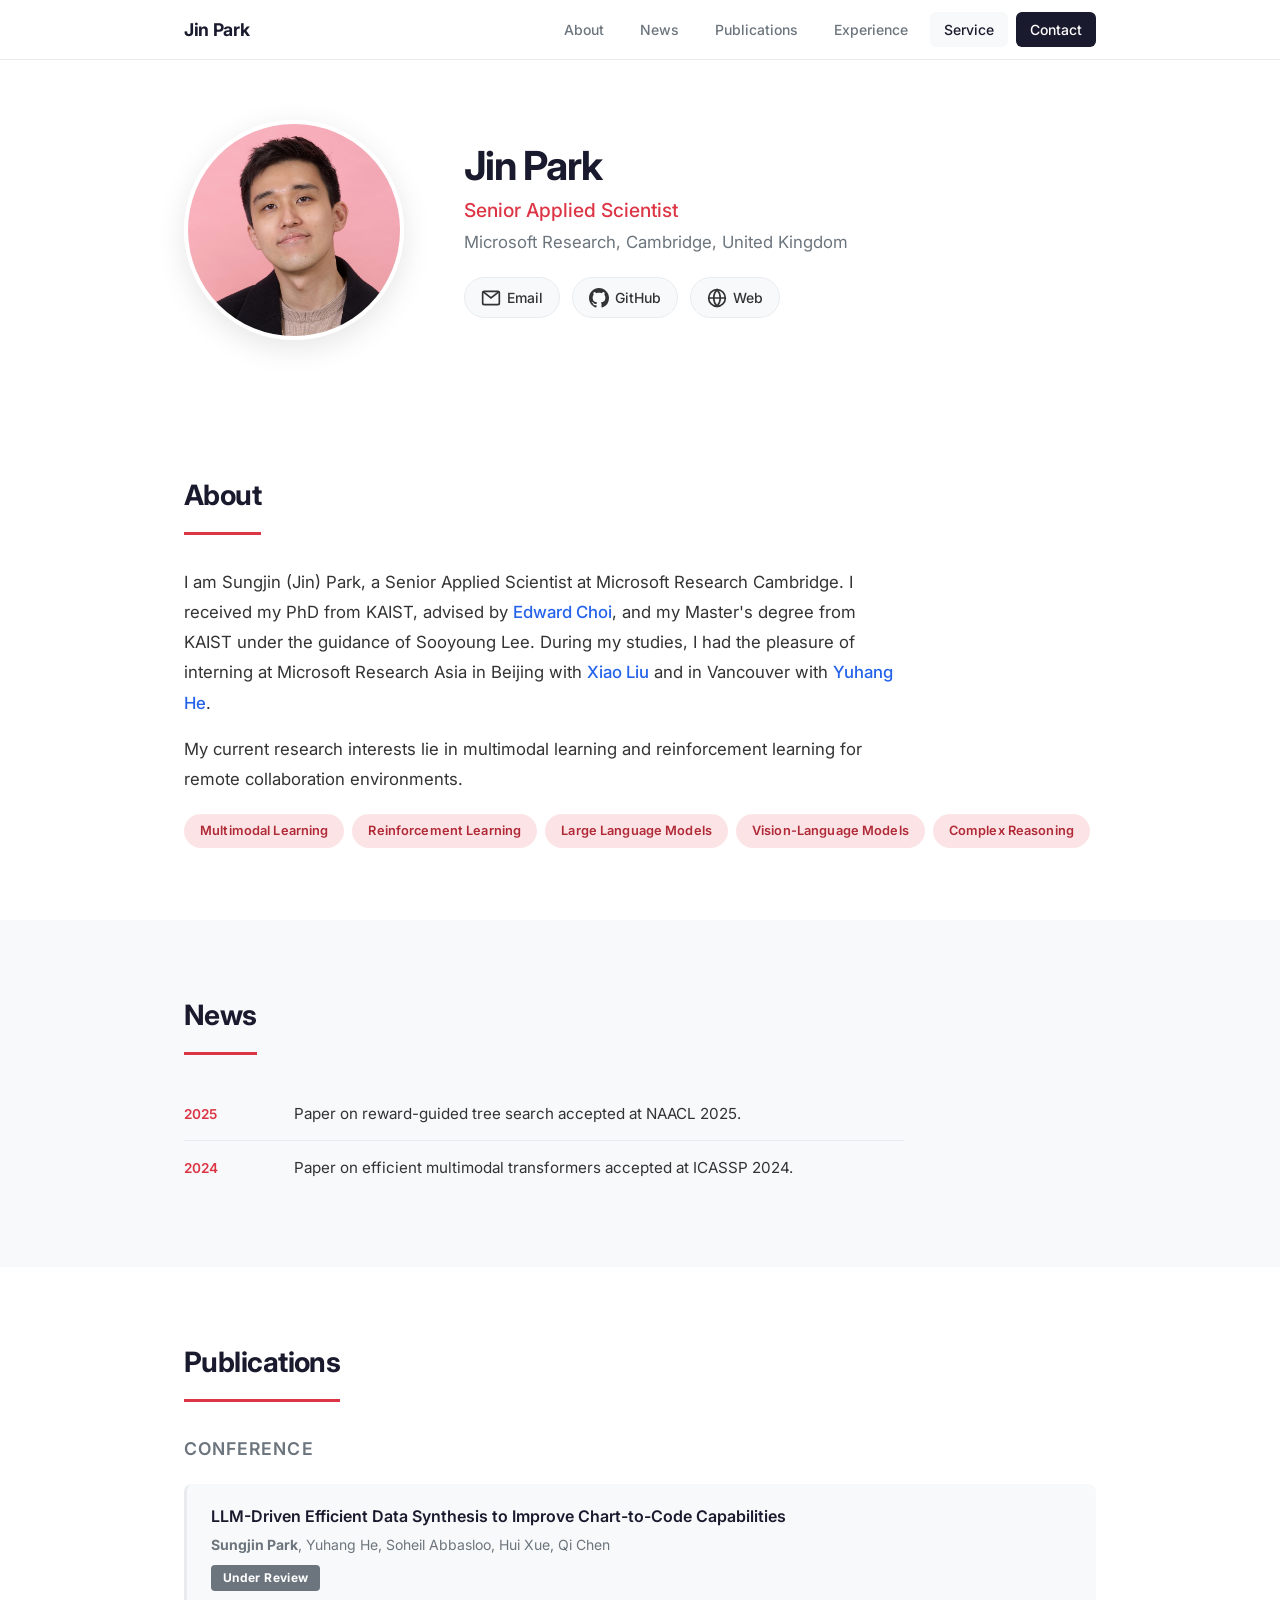
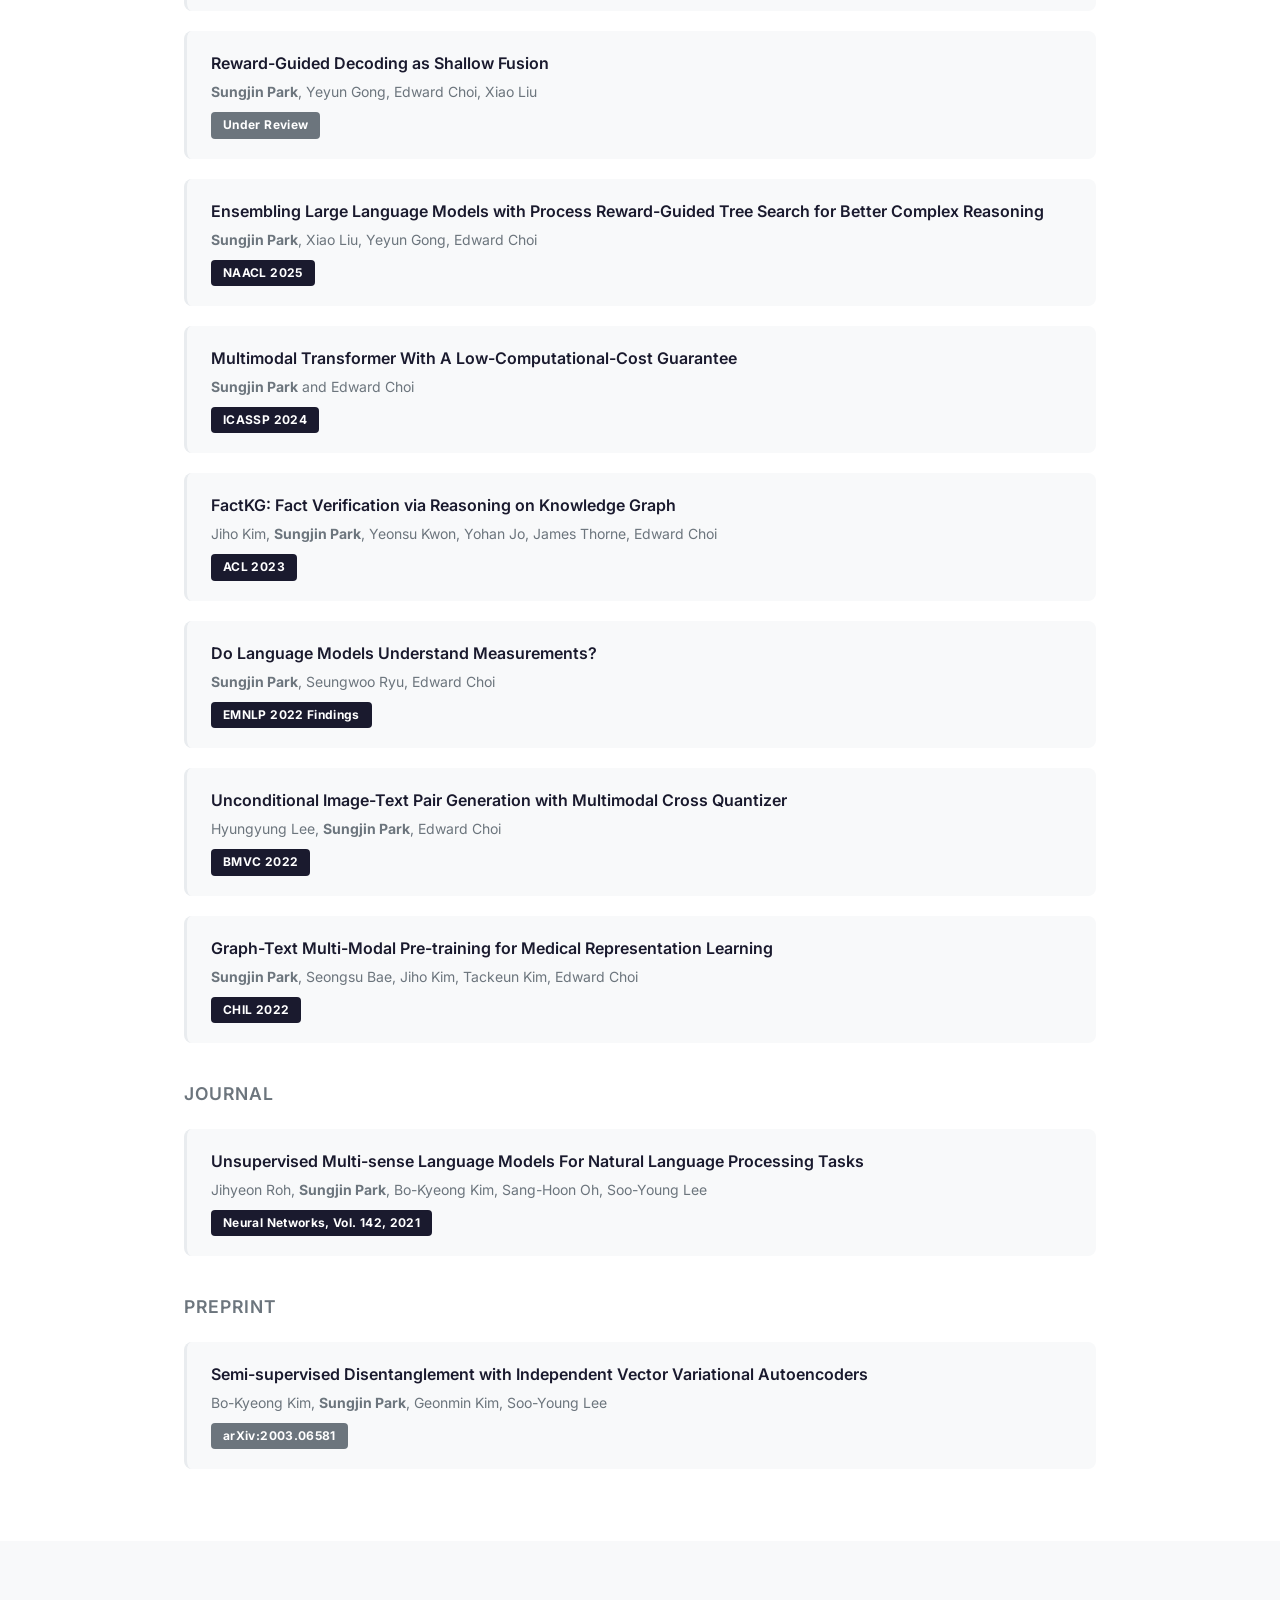
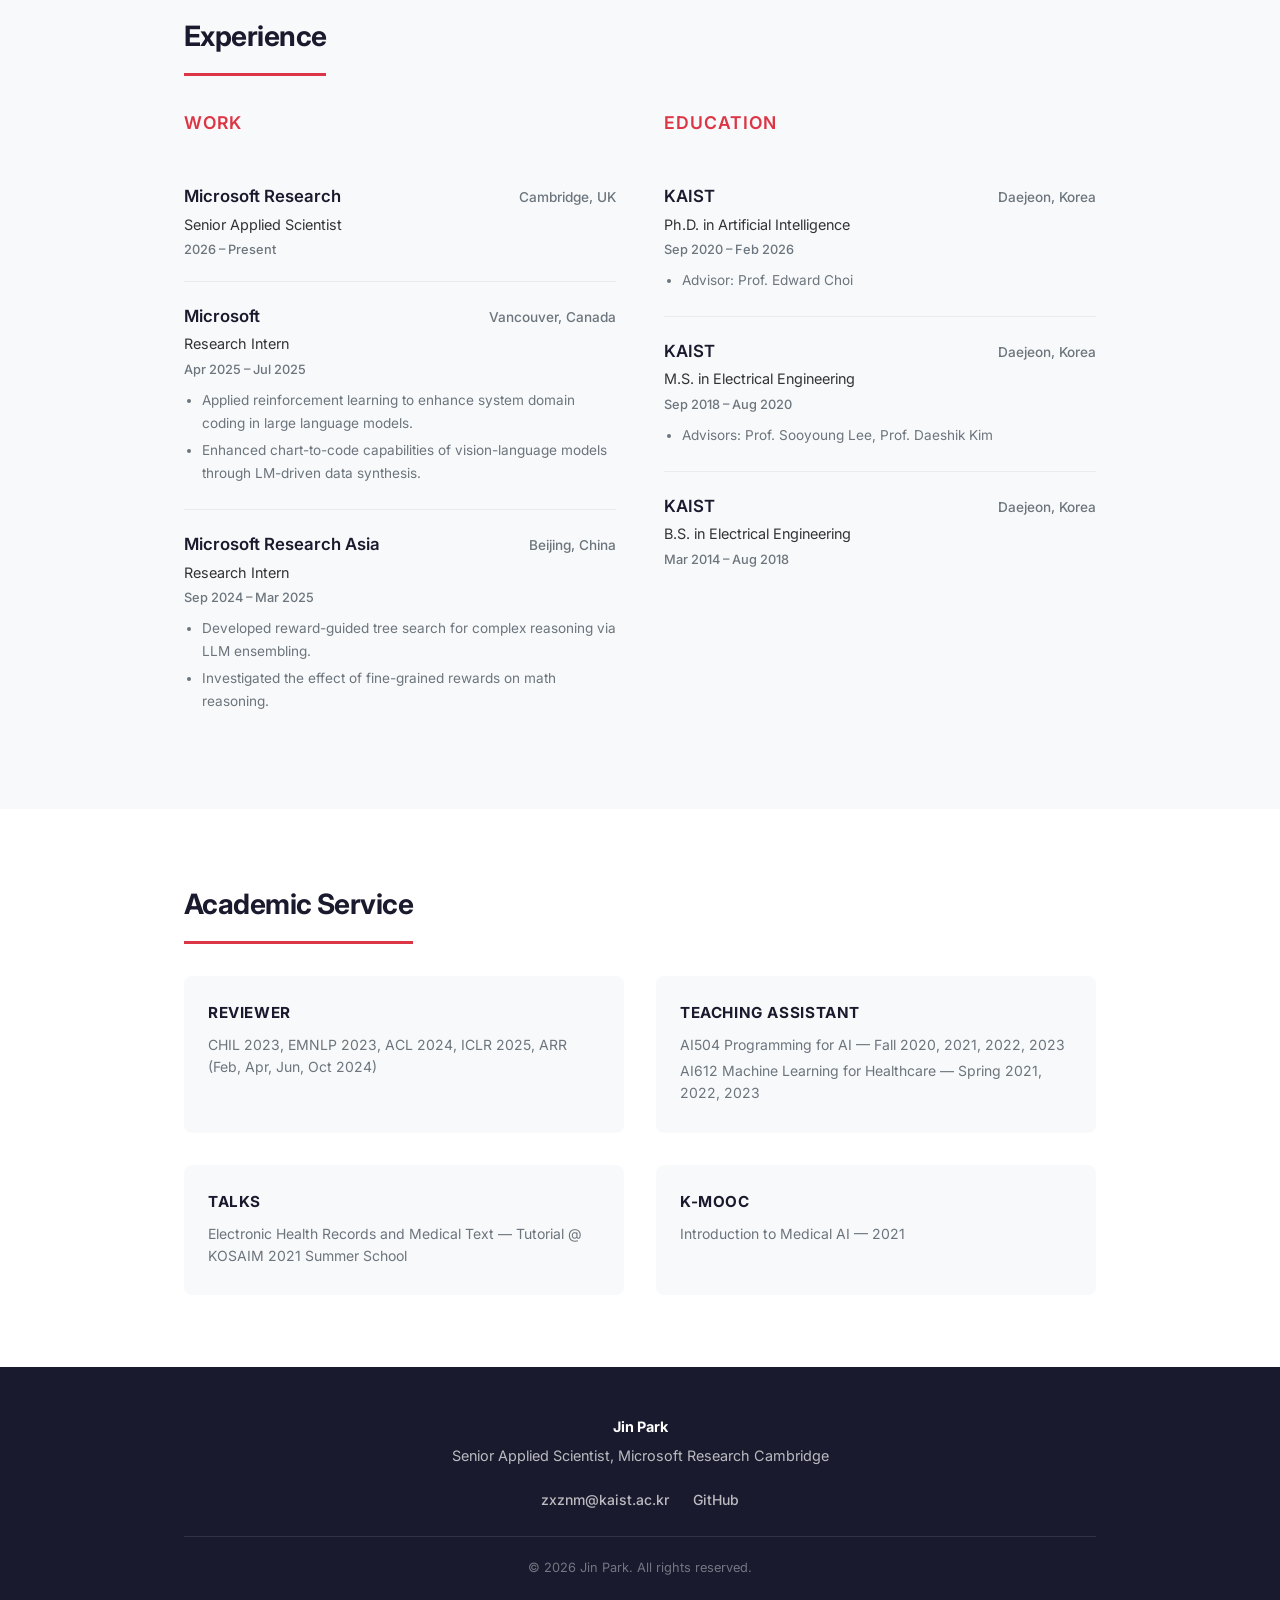
==== commit cafb9640: "Update" ====
--- a/index.html
+++ b/index.html
@@ -3,20 +3,20 @@
 <head>
   <meta charset="UTF-8">
   <meta name="viewport" content="width=device-width, initial-scale=1.0">
-  <title>Sungjin Park — Senior Applied Scientist, Microsoft Research</title>
-  <meta name="description" content="Sungjin Park is a Senior Applied Scientist at Microsoft Research Cambridge, specializing in multimodal learning and reinforcement learning.">
+  <title>Sungjin Park</title>
+  <meta name="description" content="Jin Park (Sungjin Park) is a Senior Applied Scientist at Microsoft Research Cambridge, specializing in multimodal learning and reinforcement learning.">
   <link rel="preconnect" href="https://fonts.googleapis.com">
   <link rel="preconnect" href="https://fonts.gstatic.com" crossorigin>
   <link href="https://fonts.googleapis.com/css2?family=Inter:wght@300;400;500;600;700&display=swap" rel="stylesheet">
   <link rel="stylesheet" href="style.css">
-  <link rel="icon" href="data:image/svg+xml,<svg xmlns='http://www.w3.org/2000/svg' viewBox='0 0 100 100'><text y='.9em' font-size='90'>🔬</text></svg>">
+  <link rel="icon" href="favicon.ico" type="image/x-icon">
 </head>
 <body>
 
   <!-- Navigation -->
   <nav class="navbar" id="navbar">
     <div class="container nav-container">
-      <a href="#" class="nav-logo">Sungjin Park</a>
+      <a href="#" class="nav-logo">Jin Park</a>
       <button class="nav-toggle" id="nav-toggle" aria-label="Toggle navigation">
         <span></span><span></span><span></span>
       </button>
@@ -38,9 +38,9 @@
         <img src="profile.jpg" alt="Sungjin Park" width="280" height="280">
       </div>
       <div class="hero-text">
-        <h1>Sungjin Park</h1>
+        <h1>Jin Park</h1>
         <p class="hero-title">Senior Applied Scientist</p>
-        <p class="hero-affiliation">Microsoft Research, Cambridge</p>
+        <p class="hero-affiliation">Microsoft Research, Cambridge, United Kingdom</p>
         <div class="hero-links">
           <a href="mailto:zxznm@kaist.ac.kr" class="hero-link" title="Email">
             <svg viewBox="0 0 24 24" width="20" height="20" fill="none" stroke="currentColor" stroke-width="2"><rect x="2" y="4" width="20" height="16" rx="2"/><path d="M22 4l-10 8L2 4"/></svg>
@@ -66,16 +66,16 @@
         <h2 class="section-title">About</h2>
         <div class="about-content">
           <p>
-            I am a Senior Applied Scientist at <strong>Microsoft Research Cambridge</strong>.
-            I received my PhD from <strong>KAIST</strong>, advised by
+            I am Sungjin (Jin) Park, a Senior Applied Scientist at Microsoft Research Cambridge.
+            I received my PhD from KAIST, advised by
             <a href="https://mp2893.com/" target="_blank" rel="noopener">Edward Choi</a>,
             and my Master's degree from KAIST under the guidance of Sooyoung Lee.
             During my studies, I had the pleasure of interning at
-            <strong>Microsoft Research Asia</strong> in Beijing with Xiao Liu and in Vancouver with Yuhang He.
+            Microsoft Research Asia in Beijing with <a href="https://xiaoliunlc.github.io/" target="_blank" rel="noopener">Xiao Liu</a> and in Vancouver with <a href="https://yuhanghe01.github.io/" target="_blank" rel="noopener">Yuhang He</a>.
           </p>
           <p>
-            My current research interests lie in <strong>multimodal learning</strong> and
-            <strong>reinforcement learning</strong> for remote collaboration environments.
+            My current research interests lie in multimodal learning and
+            reinforcement learning for remote collaboration environments.
           </p>
           <div class="research-interests">
             <span class="tag">Multimodal Learning</span>
@@ -94,24 +94,12 @@
         <h2 class="section-title">News</h2>
         <ul class="news-list">
           <li>
-            <span class="news-date">2026</span>
-            <span class="news-text">Joined <strong>Microsoft Research Cambridge</strong> as a Senior Applied Scientist.</span>
-          </li>
-          <li>
-            <span class="news-date">Feb 2026</span>
-            <span class="news-text">Received <strong>PhD in Artificial Intelligence</strong> from KAIST.</span>
-          </li>
-          <li>
             <span class="news-date">2025</span>
-            <span class="news-text">Two papers currently <strong>under review</strong>.</span>
-          </li>
-          <li>
-            <span class="news-date">2025</span>
-            <span class="news-text">Paper on reward-guided tree search accepted at <strong>NAACL 2025</strong>.</span>
+            <span class="news-text">Paper on reward-guided tree search accepted at NAACL 2025.</span>
           </li>
           <li>
             <span class="news-date">2024</span>
-            <span class="news-text">Paper on efficient multimodal transformers accepted at <strong>ICASSP 2024</strong>.</span>
+            <span class="news-text">Paper on efficient multimodal transformers accepted at ICASSP 2024.</span>
           </li>
         </ul>
       </div>
@@ -122,7 +110,7 @@
       <div class="container">
         <h2 class="section-title">Publications</h2>
 
-        <h3 class="pub-category">Conference Papers</h3>
+        <h3 class="pub-category">Conference</h3>
 
         <div class="pub-list">
           <div class="pub-item">
@@ -222,8 +210,8 @@
               <p class="exp-role">Research Intern</p>
               <p class="exp-date">Apr 2025 &ndash; Jul 2025</p>
               <ul class="exp-details">
-                <li>Reinforcement learning for enhancing system domain coding in large language models.</li>
-                <li>Enhancing chart-to-code capabilities of vision-language models through LM-driven data synthesis.</li>
+                <li>Applied reinforcement learning to enhance system domain coding in large language models.</li>
+                <li>Enhanced chart-to-code capabilities of vision-language models through LM-driven data synthesis.</li>
               </ul>
             </div>
 
@@ -236,7 +224,6 @@
               <p class="exp-date">Sep 2024 &ndash; Mar 2025</p>
               <ul class="exp-details">
                 <li>Developed reward-guided tree search for complex reasoning via LLM ensembling.</li>
-                <li>Designed evaluation framework for math image understanding in large multimodal models.</li>
                 <li>Investigated the effect of fine-grained rewards on math reasoning.</li>
               </ul>
             </div>
@@ -295,18 +282,18 @@
 
           <div class="service-item">
             <h4>Teaching Assistant</h4>
-            <p><strong>AI504 Programming for AI</strong> &mdash; Fall 2020, 2021, 2022, 2023</p>
-            <p><strong>AI612 Machine Learning for Healthcare</strong> &mdash; Spring 2021, 2022, 2023</p>
+            <p>AI504 Programming for AI &mdash; Fall 2020, 2021, 2022, 2023</p>
+            <p>AI612 Machine Learning for Healthcare &mdash; Spring 2021, 2022, 2023</p>
           </div>
 
           <div class="service-item">
             <h4>Talks</h4>
-            <p><strong>Electronic Health Records and Medical Text</strong> &mdash; Tutorial @ KOSAIM 2021 Summer School</p>
+            <p>Electronic Health Records and Medical Text &mdash; Tutorial @ KOSAIM 2021 Summer School</p>
           </div>
 
           <div class="service-item">
             <h4>K-MOOC</h4>
-            <p><strong>Introduction to Medical AI</strong> &mdash; 2021</p>
+            <p>Introduction to Medical AI &mdash; 2021</p>
           </div>
         </div>
       </div>
@@ -317,7 +304,7 @@
   <footer class="footer">
     <div class="container footer-container">
       <div class="footer-info">
-        <p class="footer-name">Sungjin Park</p>
+        <p class="footer-name">Jin Park</p>
         <p>Senior Applied Scientist, Microsoft Research Cambridge</p>
       </div>
       <div class="footer-contact">
@@ -325,7 +312,7 @@
         <a href="https://github.com/sjpark9503" target="_blank" rel="noopener">GitHub</a>
 
       </div>
-      <p class="footer-copy">&copy; 2026 Sungjin Park. All rights reserved.</p>
+      <p class="footer-copy">&copy; 2026 Jin Park. All rights reserved.</p>
     </div>
   </footer>
 
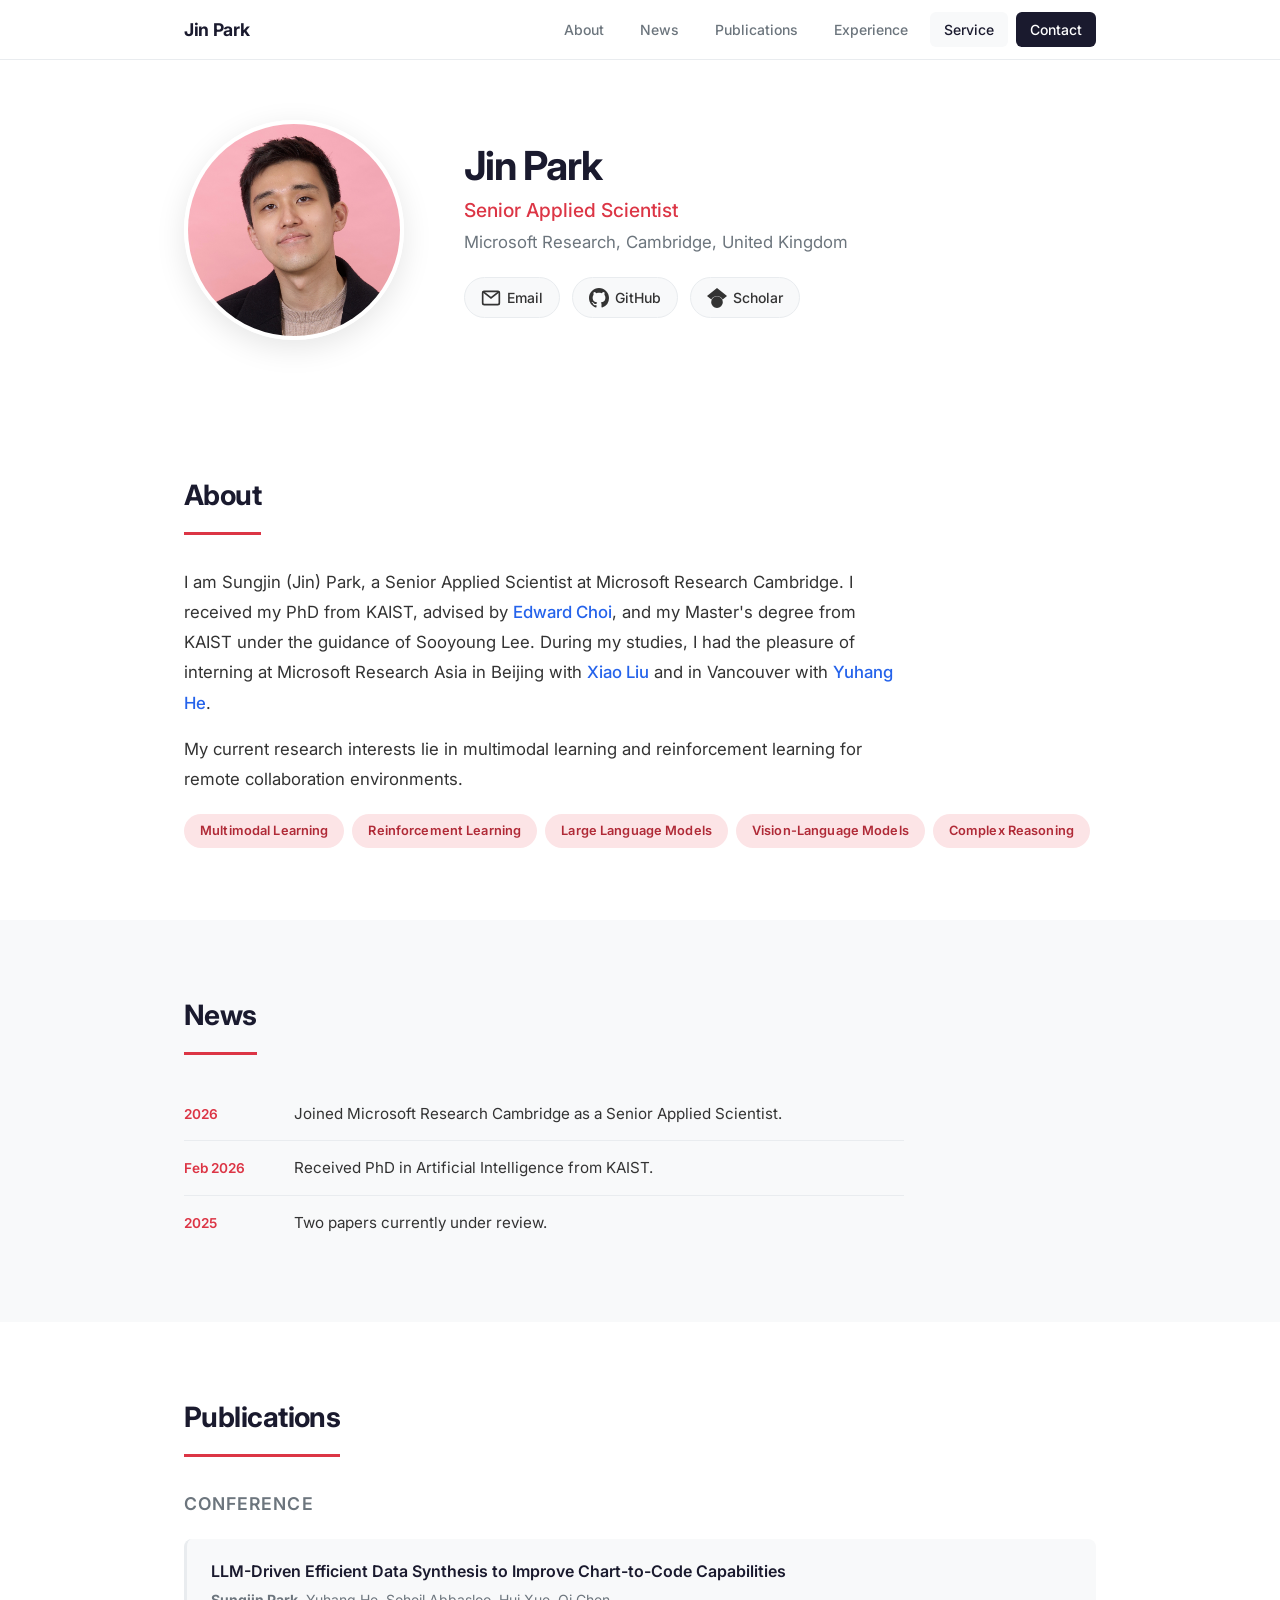
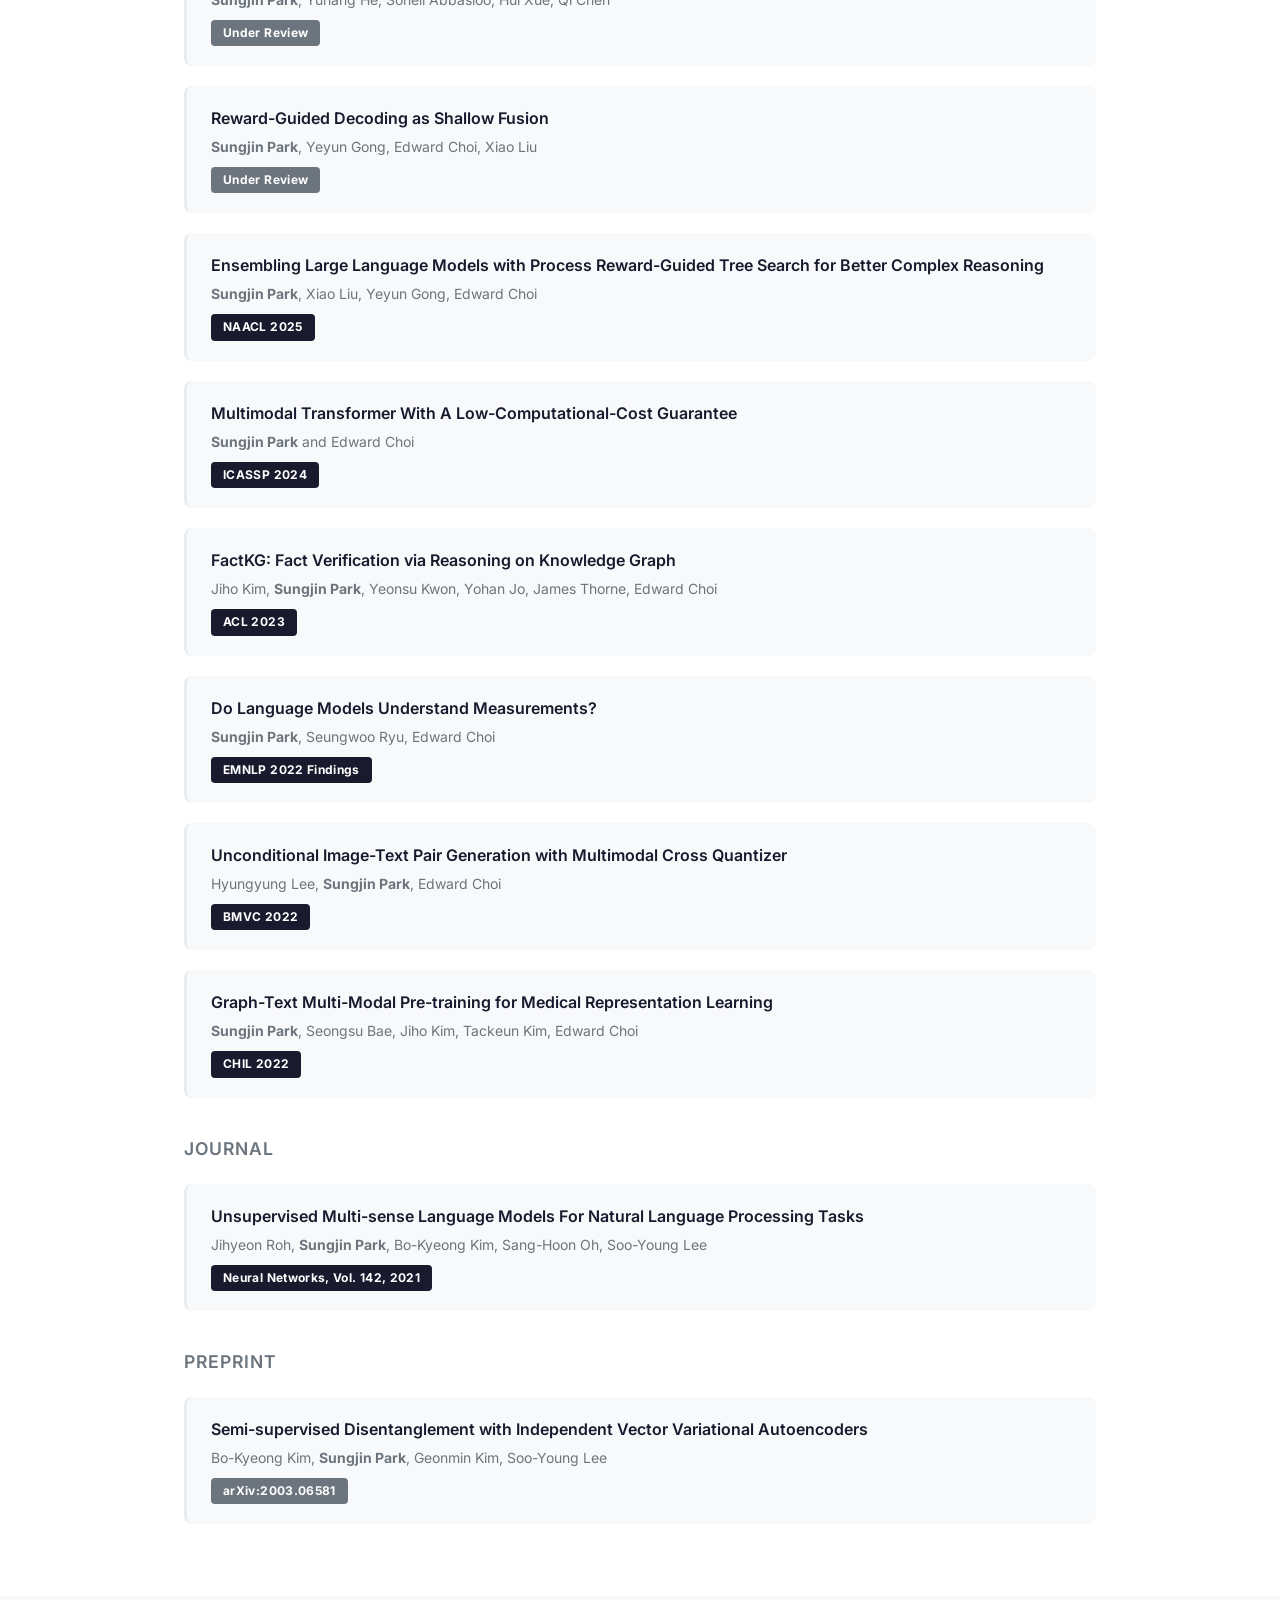
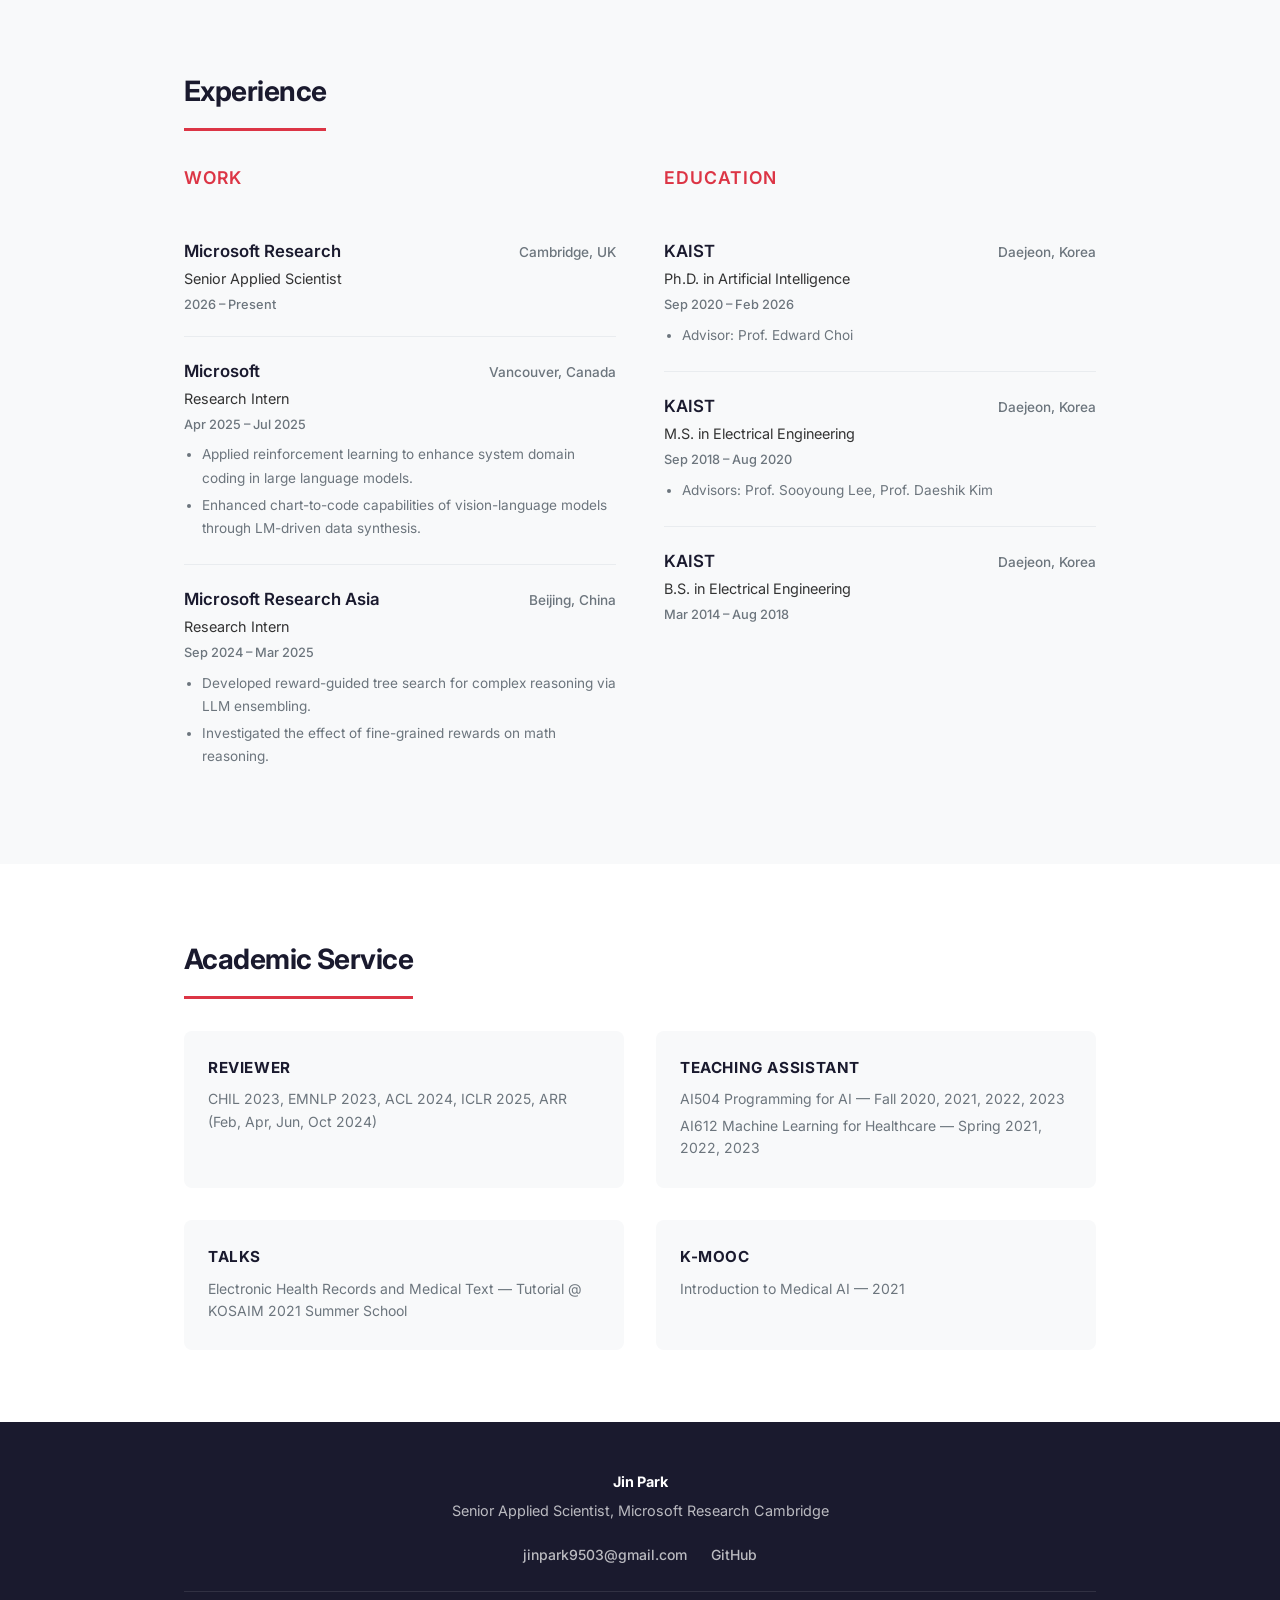
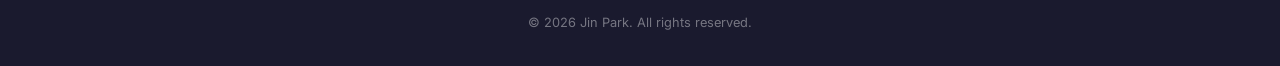
==== commit 46037f48: "Update" ====
--- a/index.html
+++ b/index.html
@@ -26,7 +26,7 @@
         <li><a href="#publications">Publications</a></li>
         <li><a href="#experience">Experience</a></li>
         <li><a href="#service">Service</a></li>
-        <li><a href="mailto:zxznm@kaist.ac.kr" class="nav-contact">Contact</a></li>
+        <li><a href="mailto:jinpark9503@gmail.com" class="nav-contact">Contact</a></li>
       </ul>
     </div>
   </nav>
@@ -42,7 +42,7 @@
         <p class="hero-title">Senior Applied Scientist</p>
         <p class="hero-affiliation">Microsoft Research, Cambridge, United Kingdom</p>
         <div class="hero-links">
-          <a href="mailto:zxznm@kaist.ac.kr" class="hero-link" title="Email">
+          <a href="mailto:jinpark9503@gmail.com" class="hero-link" title="Email">
             <svg viewBox="0 0 24 24" width="20" height="20" fill="none" stroke="currentColor" stroke-width="2"><rect x="2" y="4" width="20" height="16" rx="2"/><path d="M22 4l-10 8L2 4"/></svg>
             <span>Email</span>
           </a>
@@ -50,9 +50,9 @@
             <svg viewBox="0 0 24 24" width="20" height="20" fill="currentColor"><path d="M12 0C5.37 0 0 5.37 0 12c0 5.31 3.435 9.795 8.205 11.385.6.105.825-.255.825-.57 0-.285-.015-1.23-.015-2.235-3.015.555-3.795-.735-4.035-1.41-.135-.345-.72-1.41-1.23-1.695-.42-.225-1.02-.78-.015-.795.945-.015 1.62.87 1.845 1.23 1.08 1.815 2.805 1.305 3.495.99.105-.78.42-1.305.765-1.605-2.67-.3-5.46-1.335-5.46-5.925 0-1.305.465-2.385 1.23-3.225-.12-.3-.54-1.53.12-3.18 0 0 1.005-.315 3.3 1.23.96-.27 1.98-.405 3-.405s2.04.135 3 .405c2.295-1.56 3.3-1.23 3.3-1.23.66 1.65.24 2.88.12 3.18.765.84 1.23 1.905 1.23 3.225 0 4.605-2.805 5.625-5.475 5.925.435.375.81 1.095.81 2.22 0 1.605-.015 2.895-.015 3.3 0 .315.225.69.825.57A12.02 12.02 0 0024 12c0-6.63-5.37-12-12-12z"/></svg>
             <span>GitHub</span>
           </a>
-          <a href="https://sites.google.com/view/sjpark9503" class="hero-link" target="_blank" rel="noopener" title="Homepage">
-            <svg viewBox="0 0 24 24" width="20" height="20" fill="none" stroke="currentColor" stroke-width="2"><circle cx="12" cy="12" r="10"/><path d="M2 12h20M12 2a15.3 15.3 0 014 10 15.3 15.3 0 01-4 10 15.3 15.3 0 01-4-10 15.3 15.3 0 014-10z"/></svg>
-            <span>Web</span>
+          <a href="https://scholar.google.com/citations?user=pMSEzn0AAAAJ&hl=ko&oi=sra" class="hero-link" target="_blank" rel="noopener" title="Google Scholar">
+            <svg viewBox="0 0 24 24" width="20" height="20" fill="currentColor"><path d="M5.242 13.769L0 9.5 12 0l12 9.5-5.242 4.269C17.548 11.249 14.978 9.5 12 9.5c-2.977 0-5.548 1.748-6.758 4.269zM12 10a7 7 0 100 14 7 7 0 000-14z"/></svg>
+            <span>Scholar</span>
           </a>
         </div>
       </div>
@@ -94,12 +94,16 @@
         <h2 class="section-title">News</h2>
         <ul class="news-list">
           <li>
-            <span class="news-date">2025</span>
-            <span class="news-text">Paper on reward-guided tree search accepted at NAACL 2025.</span>
+            <span class="news-date">2026</span>
+            <span class="news-text">Joined Microsoft Research Cambridge as a Senior Applied Scientist.</span>
           </li>
           <li>
-            <span class="news-date">2024</span>
-            <span class="news-text">Paper on efficient multimodal transformers accepted at ICASSP 2024.</span>
+            <span class="news-date">Feb 2026</span>
+            <span class="news-text">Received PhD in Artificial Intelligence from KAIST.</span>
+          </li>
+          <li>
+            <span class="news-date">2025</span>
+            <span class="news-text">Two papers currently under review.</span>
           </li>
         </ul>
       </div>
@@ -308,7 +312,7 @@
         <p>Senior Applied Scientist, Microsoft Research Cambridge</p>
       </div>
       <div class="footer-contact">
-        <a href="mailto:zxznm@kaist.ac.kr">zxznm@kaist.ac.kr</a>
+        <a href="mailto:jinpark9503@gmail.com">jinpark9503@gmail.com</a>
         <a href="https://github.com/sjpark9503" target="_blank" rel="noopener">GitHub</a>
 
       </div>
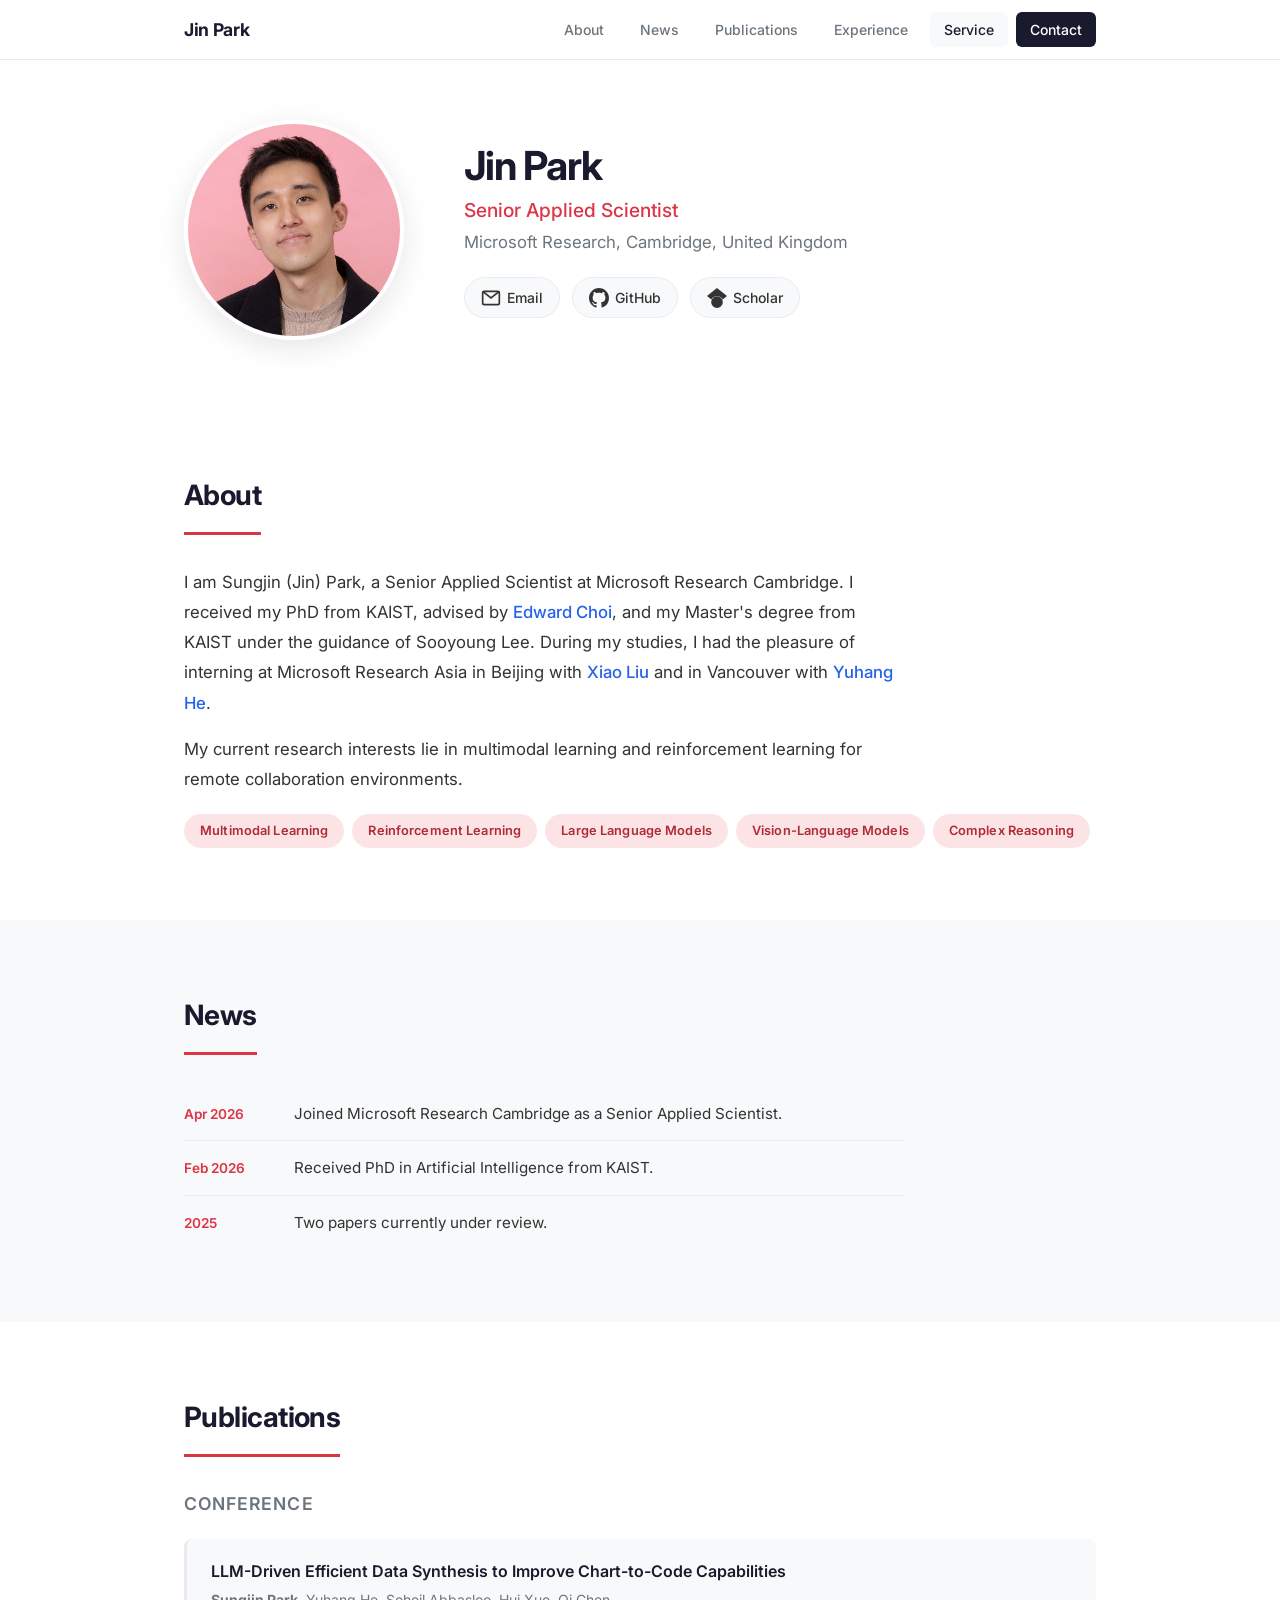
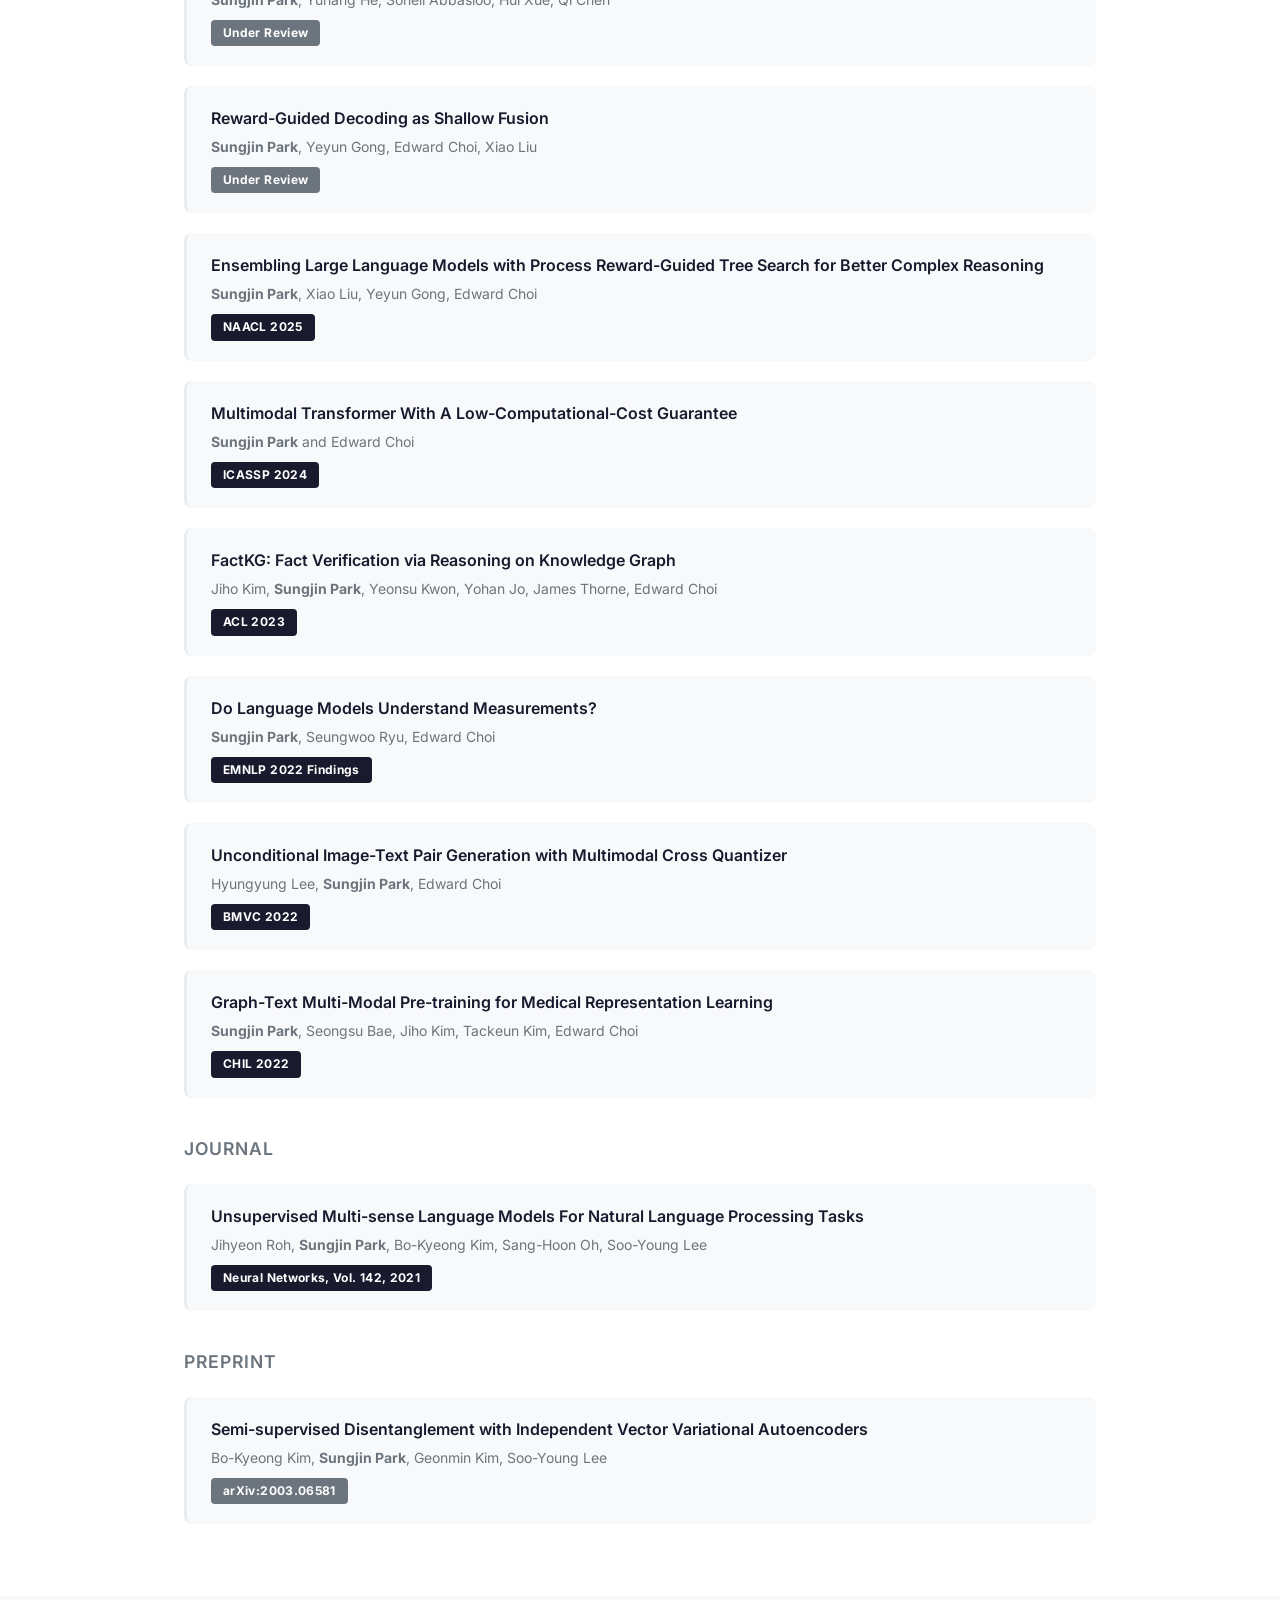
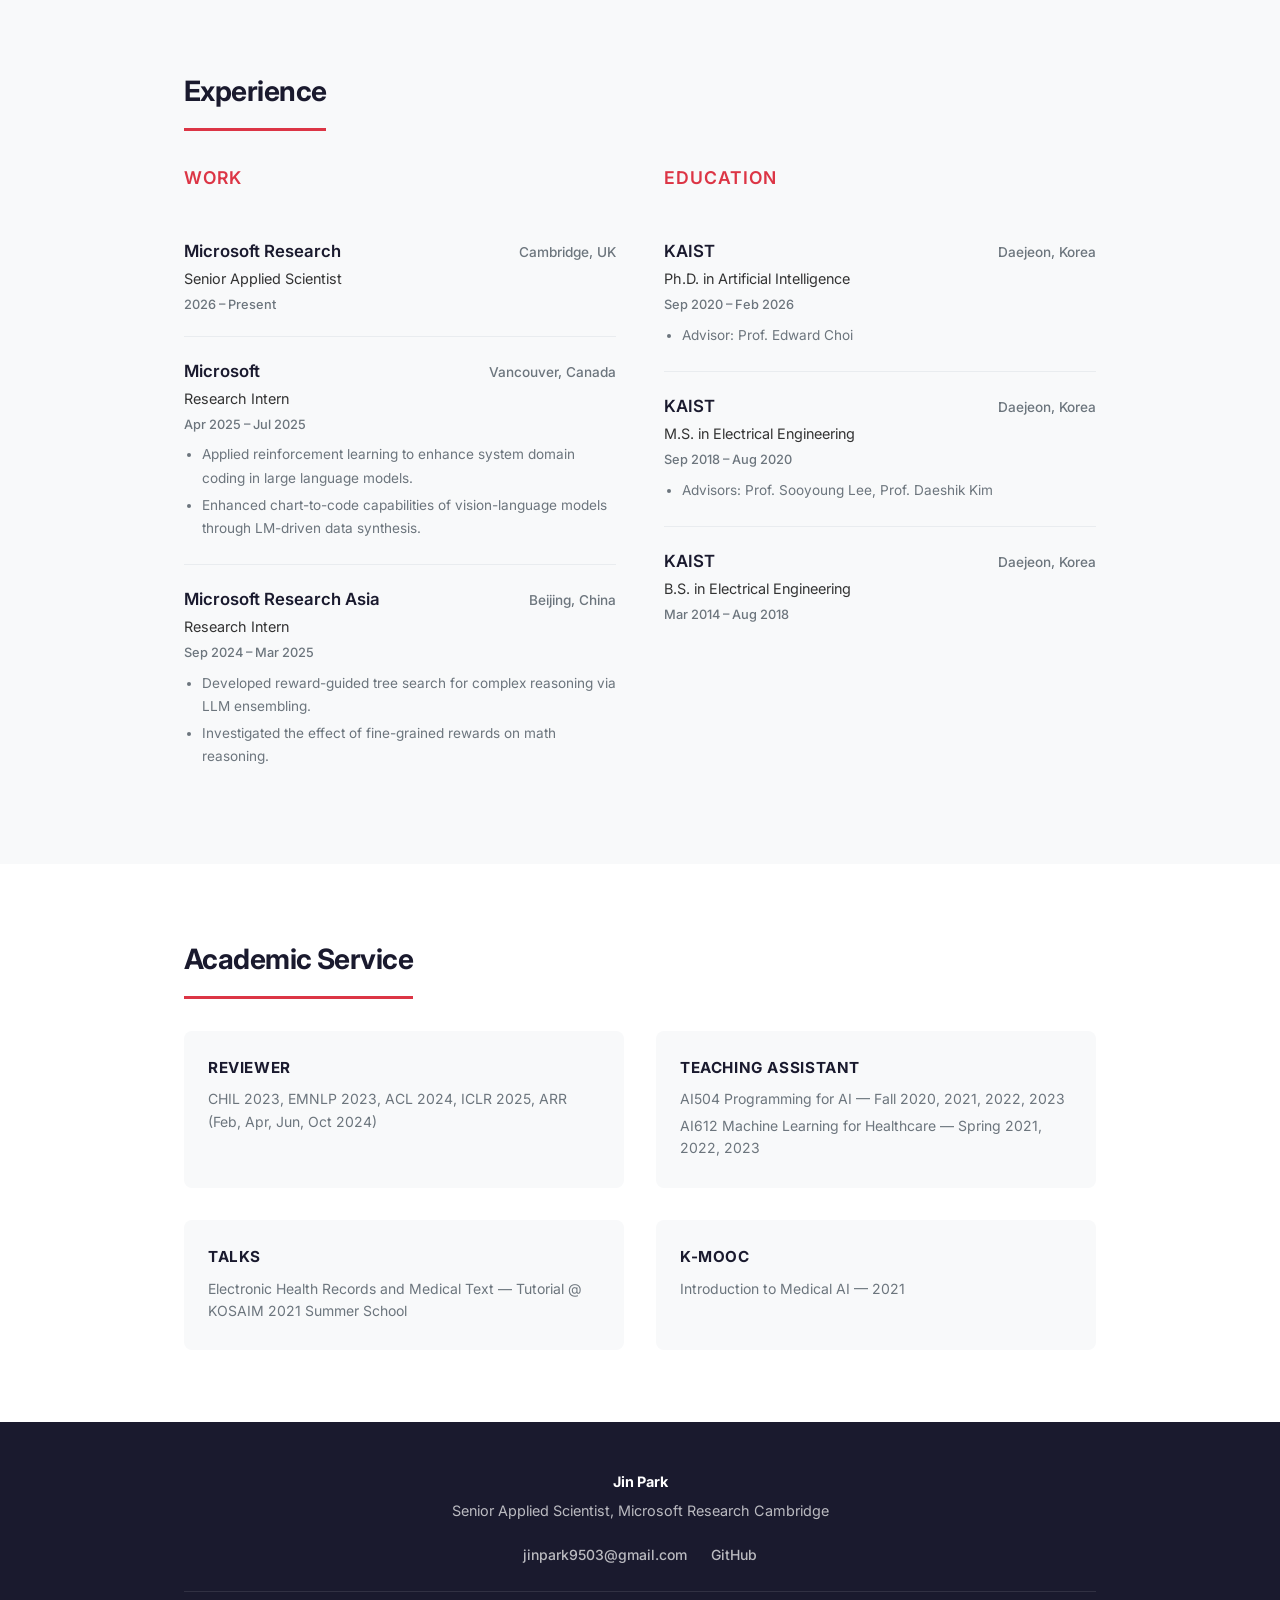
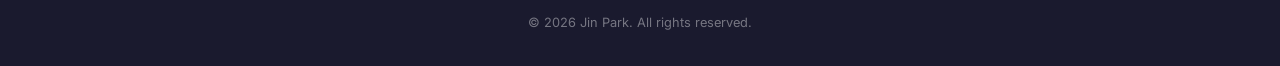
==== commit 2a2c777c: "Update" ====
--- a/index.html
+++ b/index.html
@@ -94,7 +94,7 @@
         <h2 class="section-title">News</h2>
         <ul class="news-list">
           <li>
-            <span class="news-date">2026</span>
+            <span class="news-date">Apr 2026</span>
             <span class="news-text">Joined Microsoft Research Cambridge as a Senior Applied Scientist.</span>
           </li>
           <li>
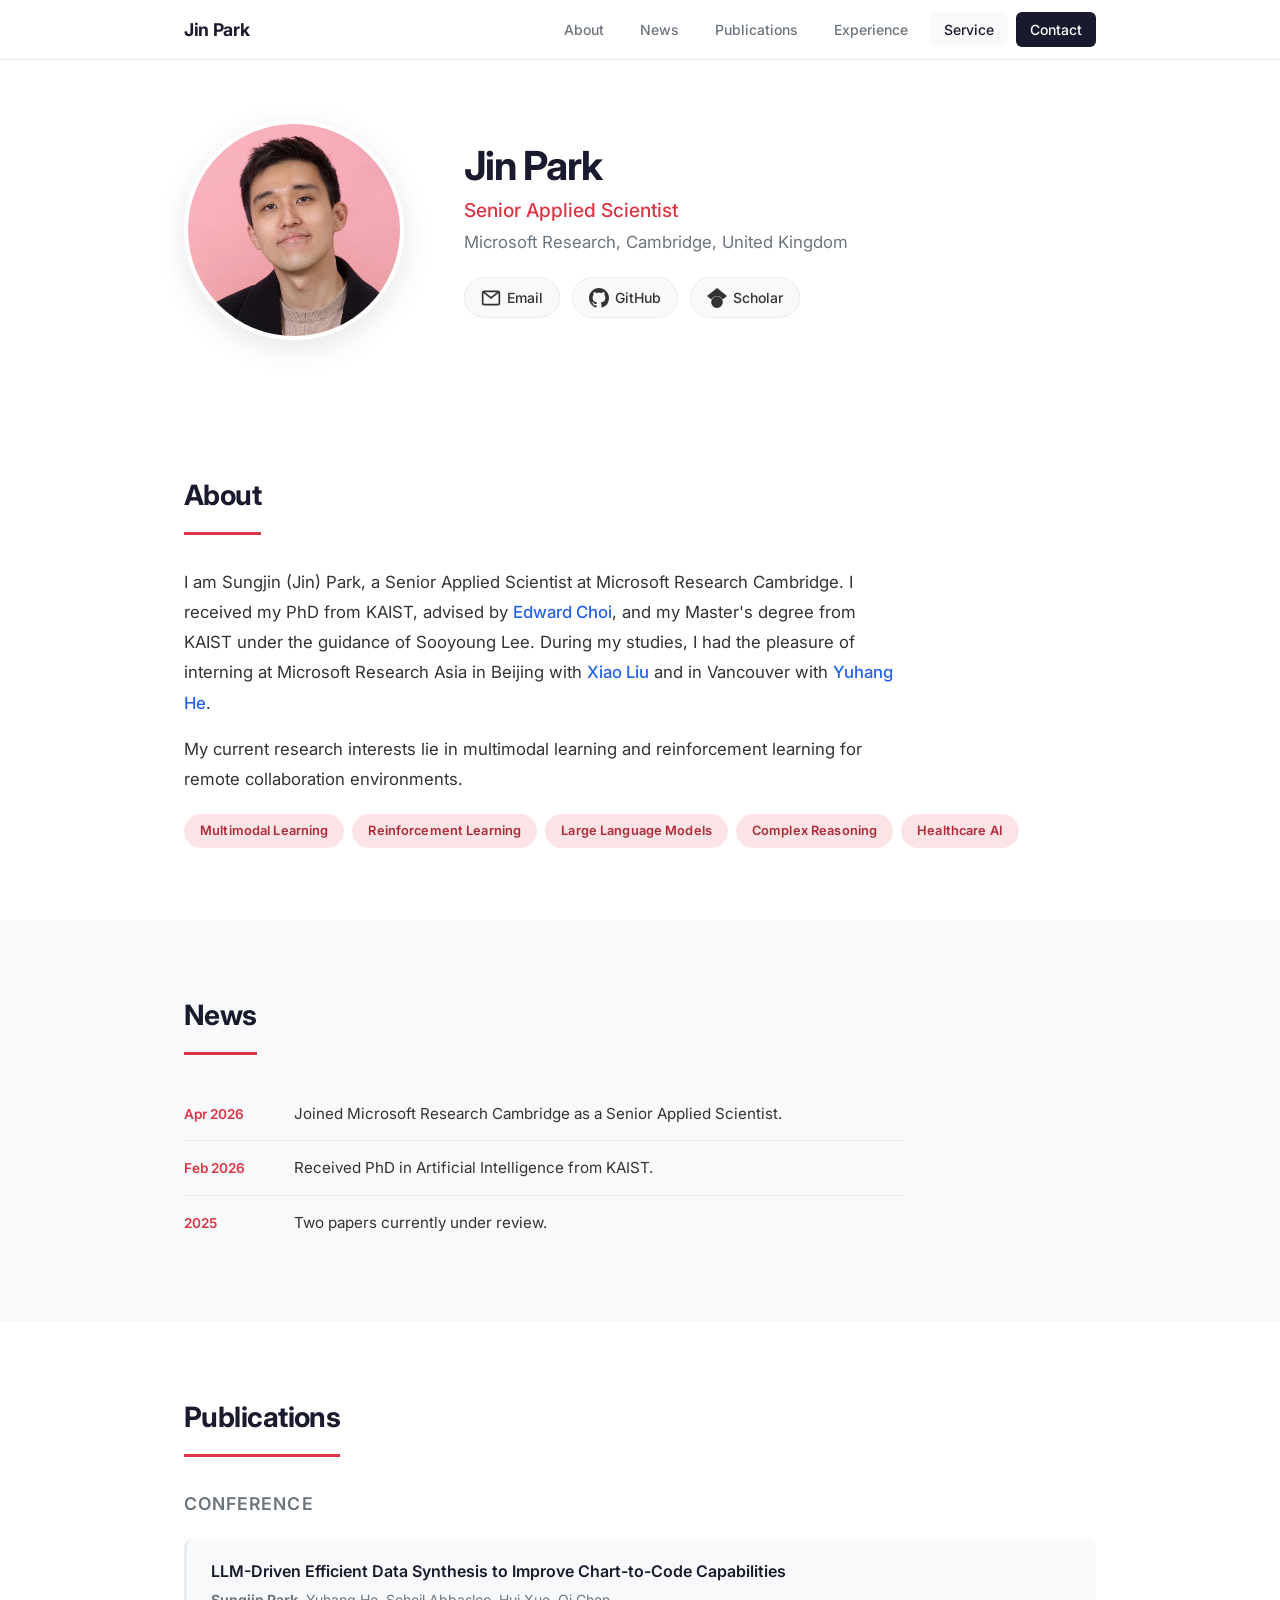
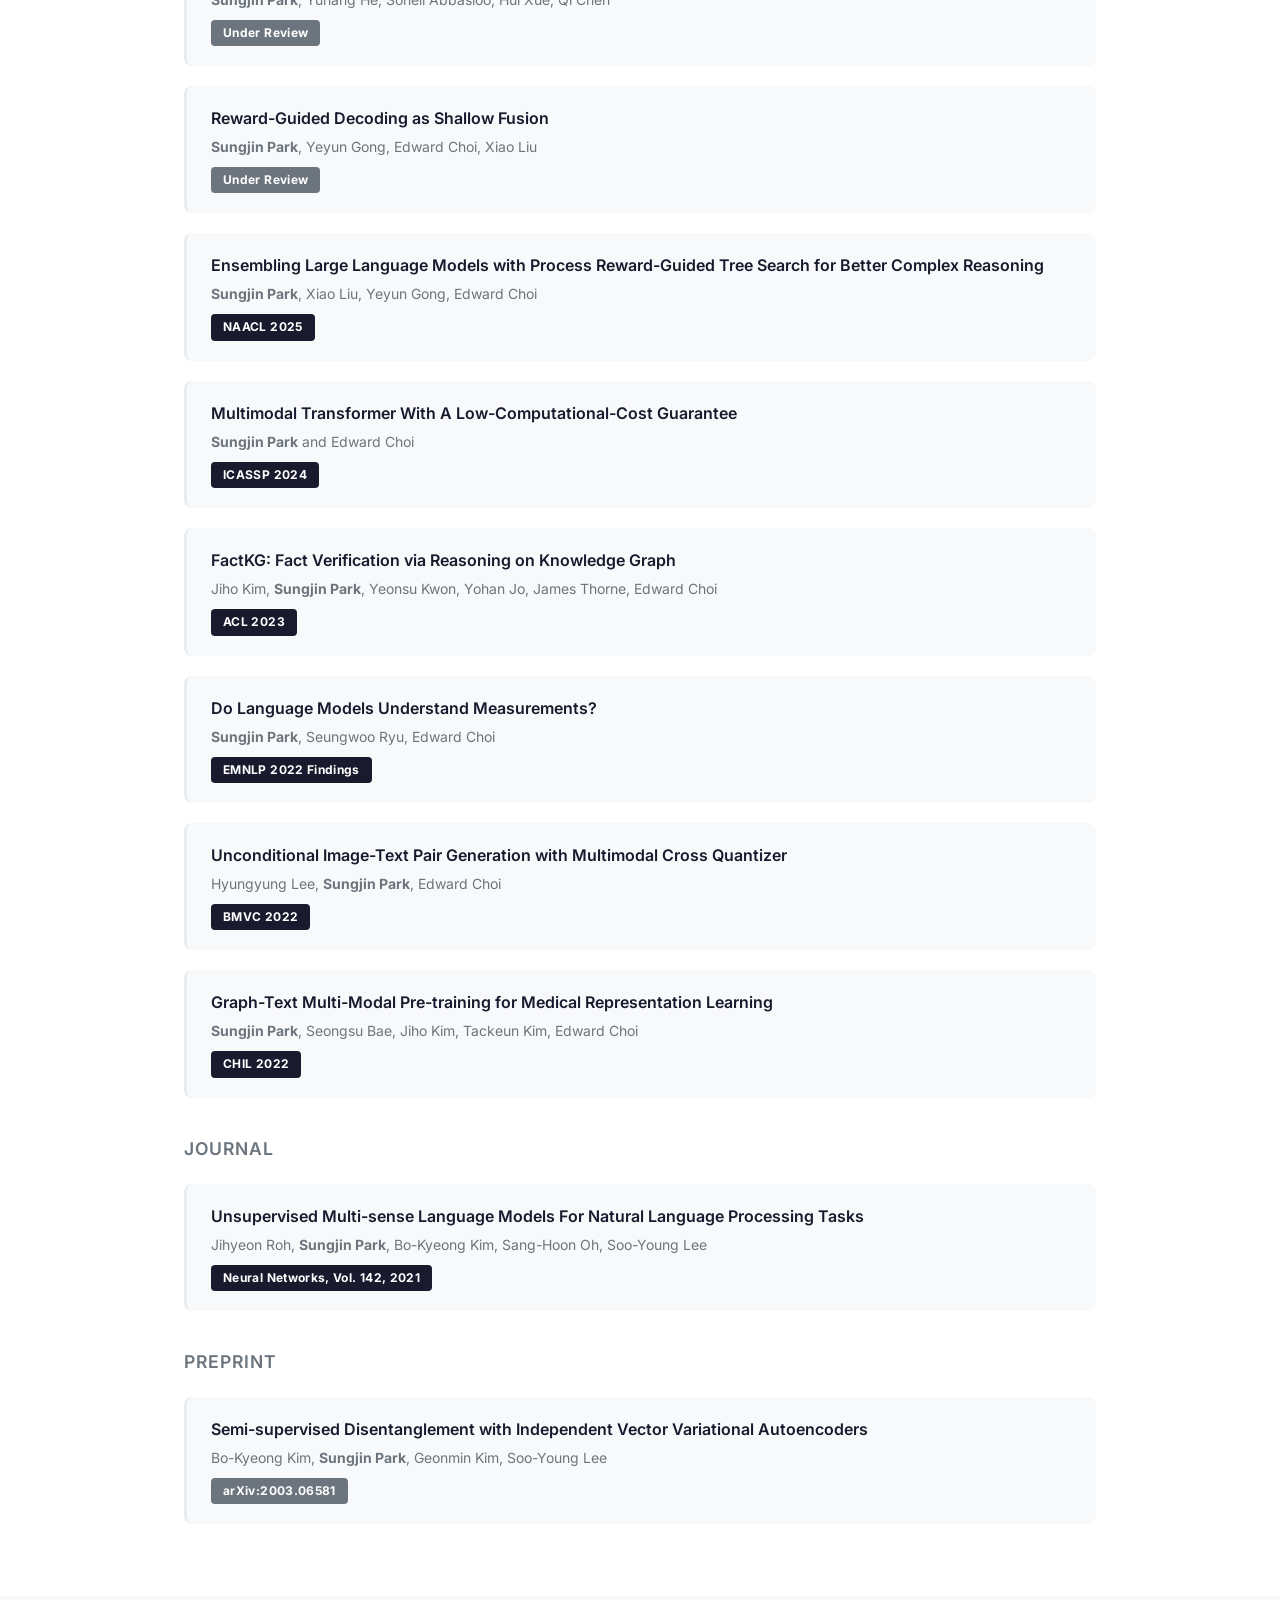
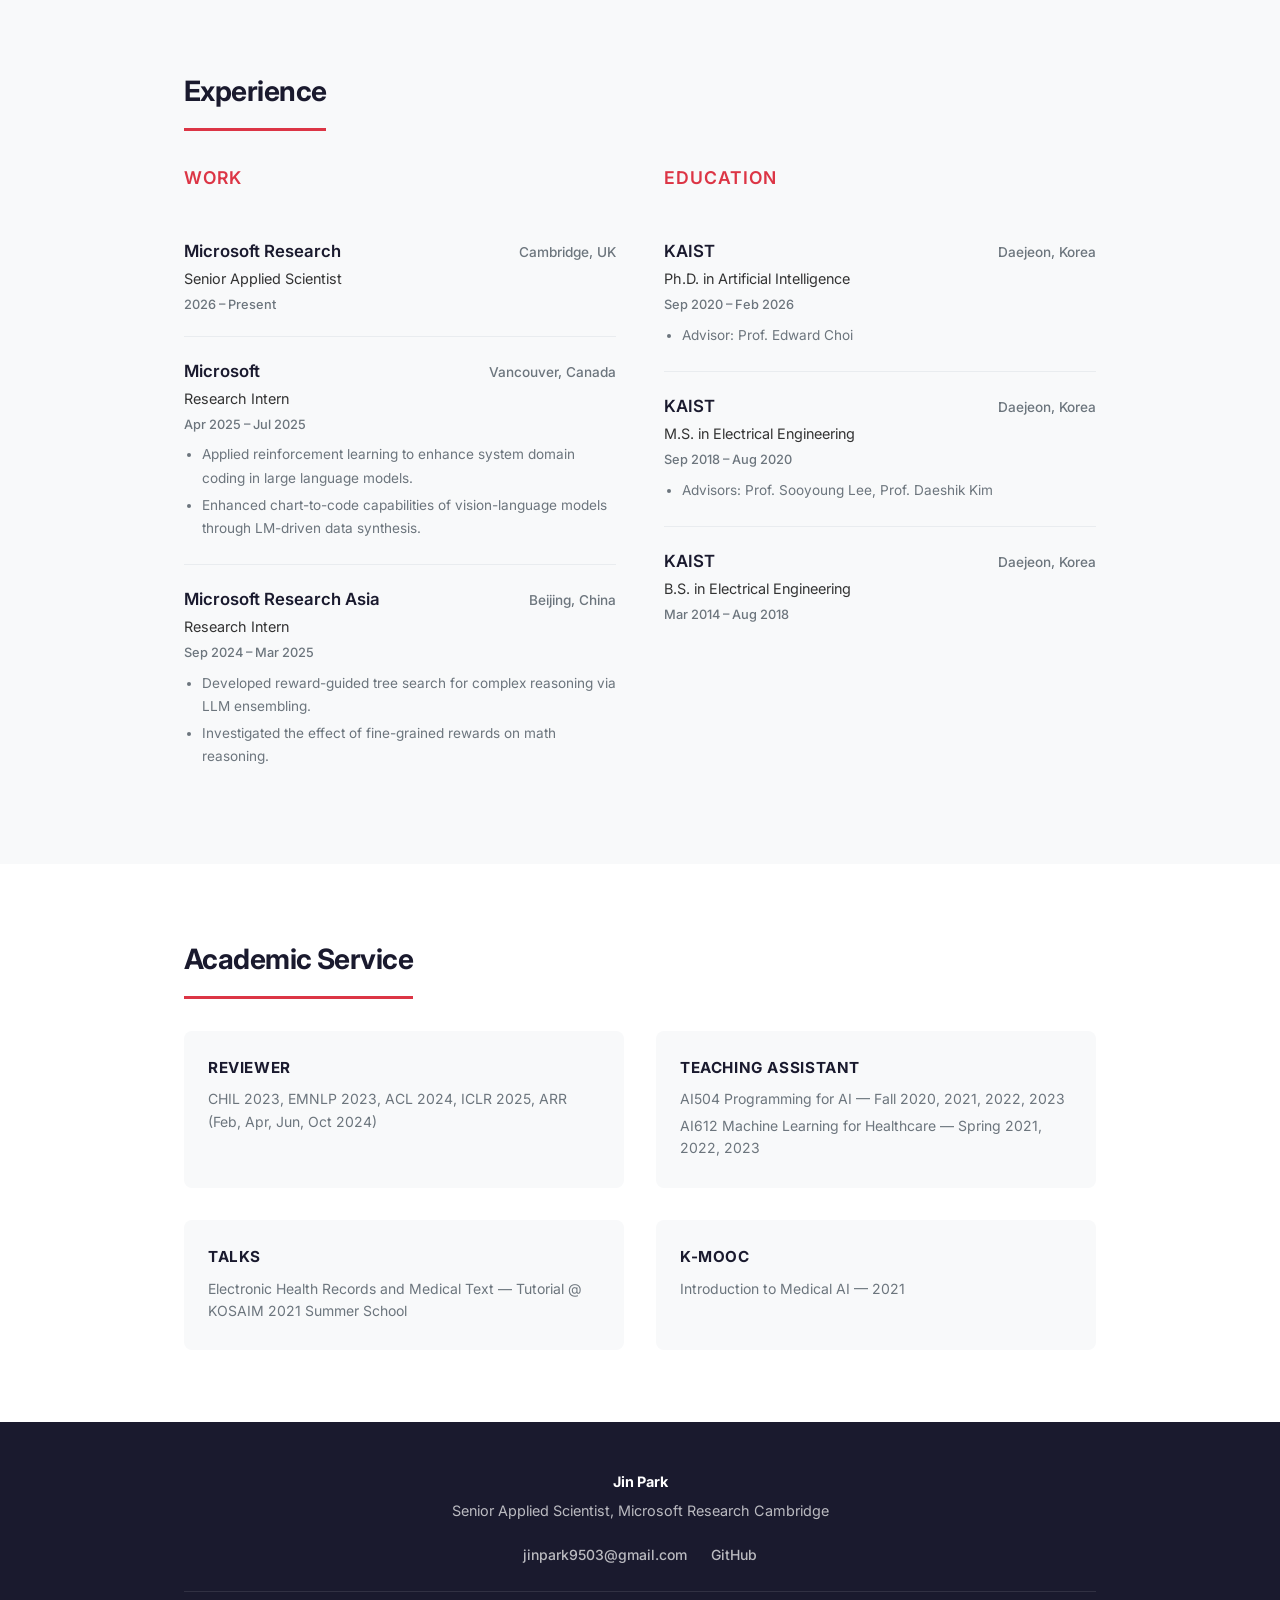
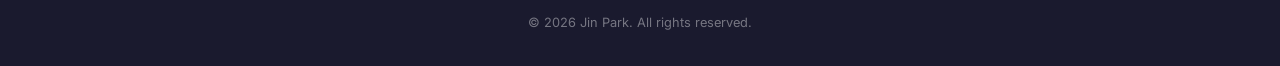
==== commit c5e8c1c5: "Update" ====
--- a/index.html
+++ b/index.html
@@ -81,8 +81,8 @@
             <span class="tag">Multimodal Learning</span>
             <span class="tag">Reinforcement Learning</span>
             <span class="tag">Large Language Models</span>
-            <span class="tag">Vision-Language Models</span>
             <span class="tag">Complex Reasoning</span>
+            <span class="tag">Healthcare AI</span>
           </div>
         </div>
       </div>
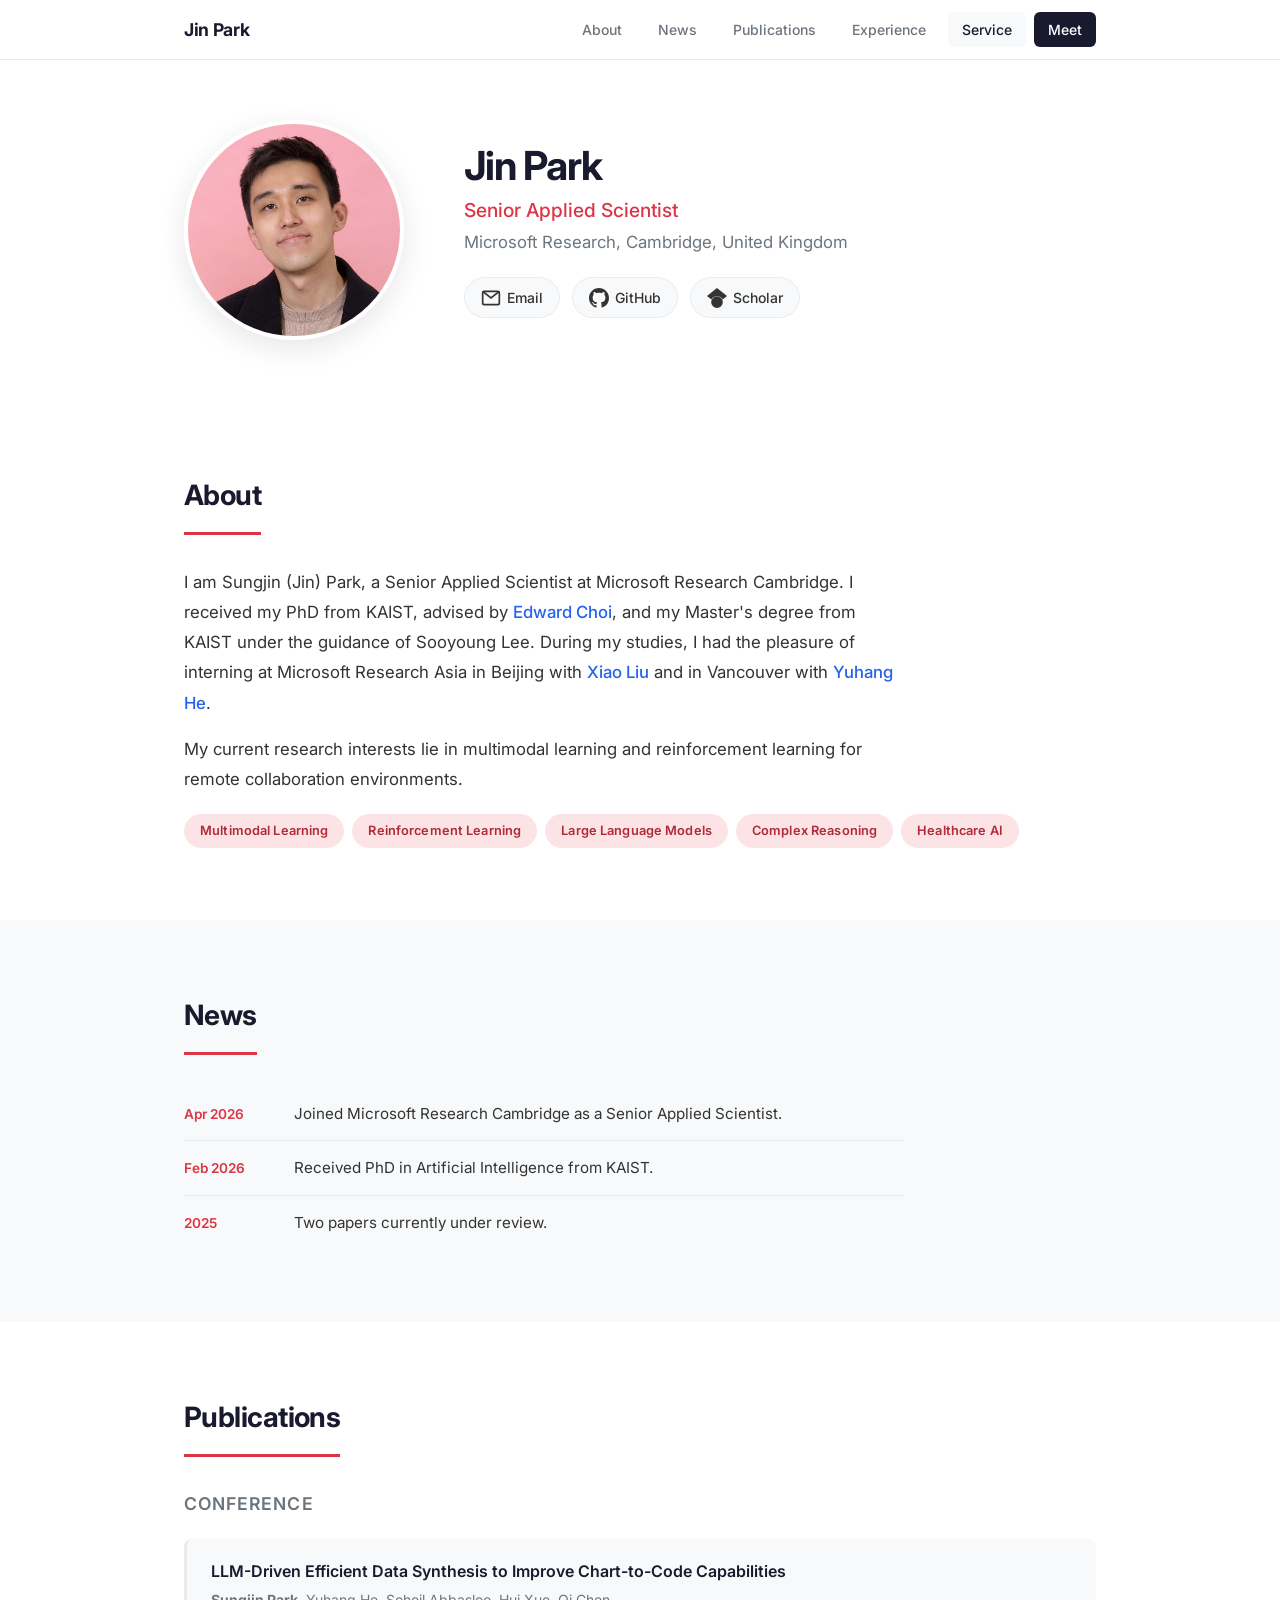
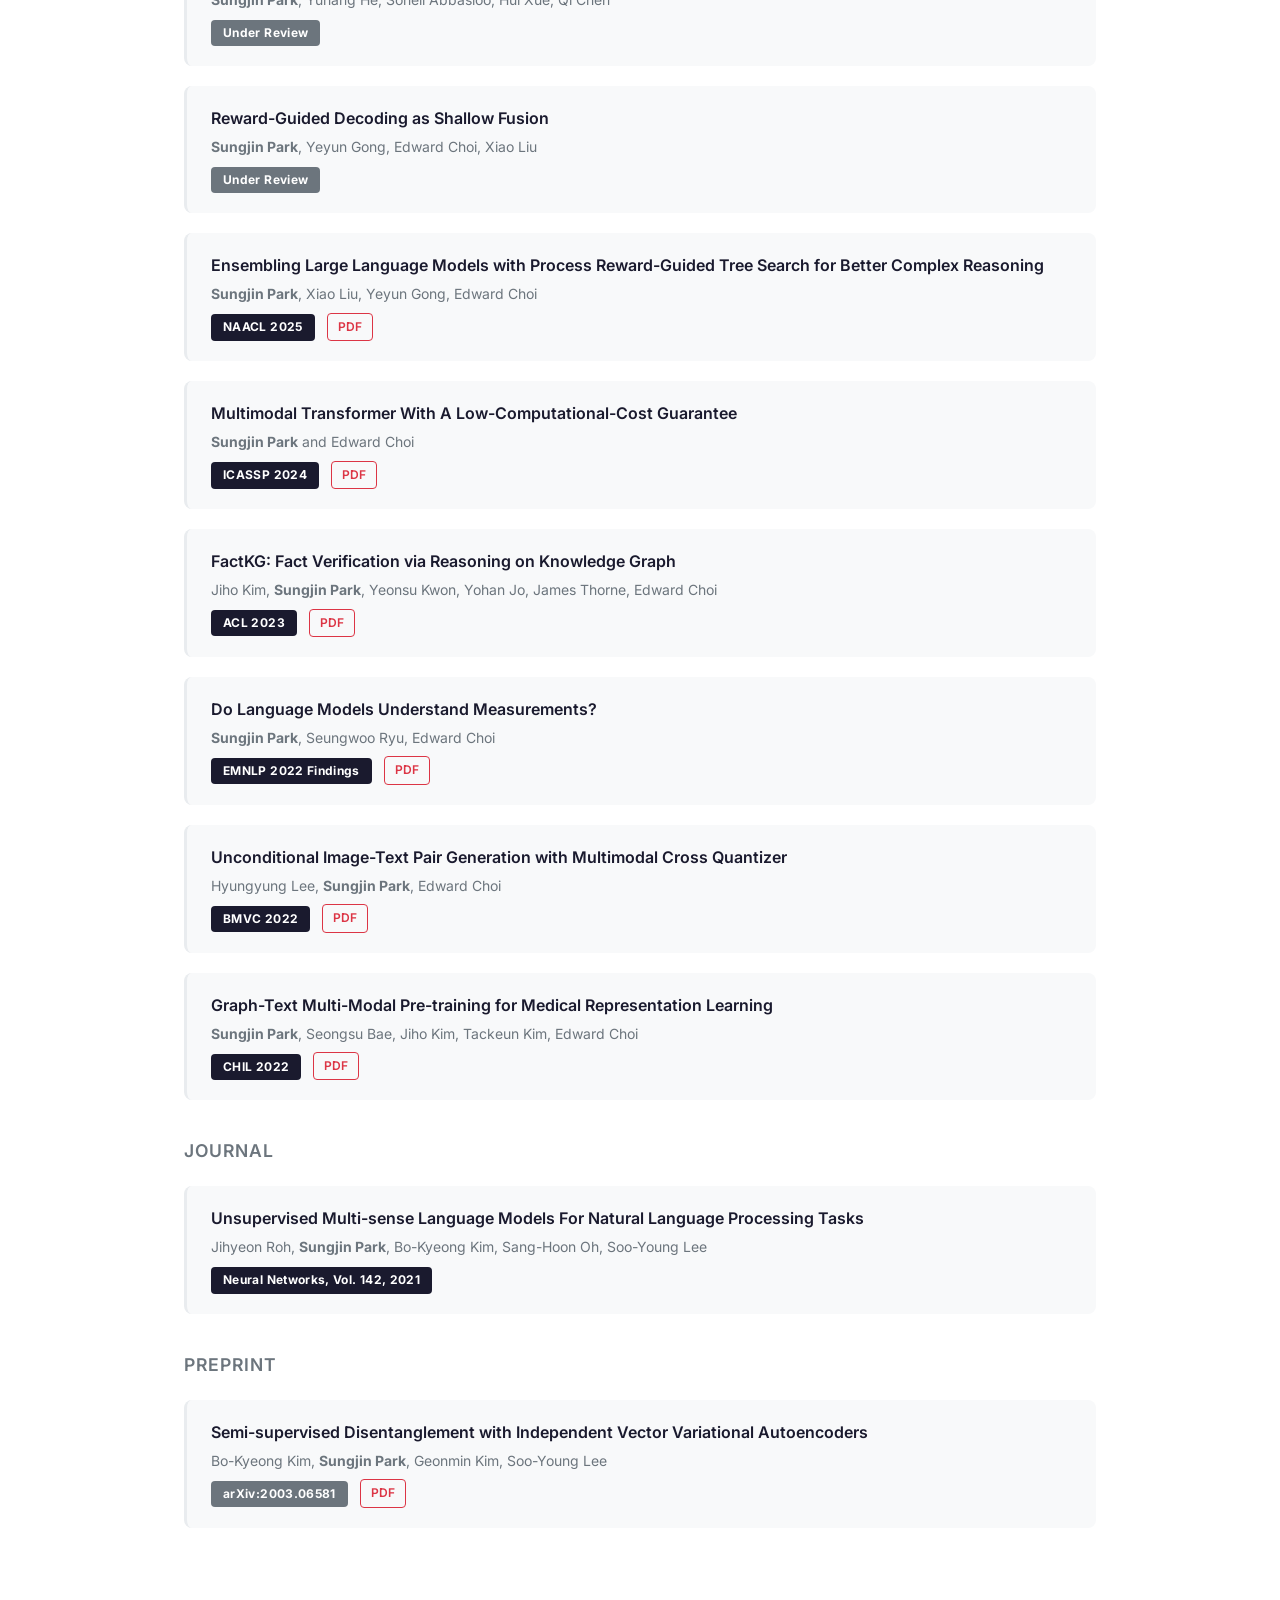
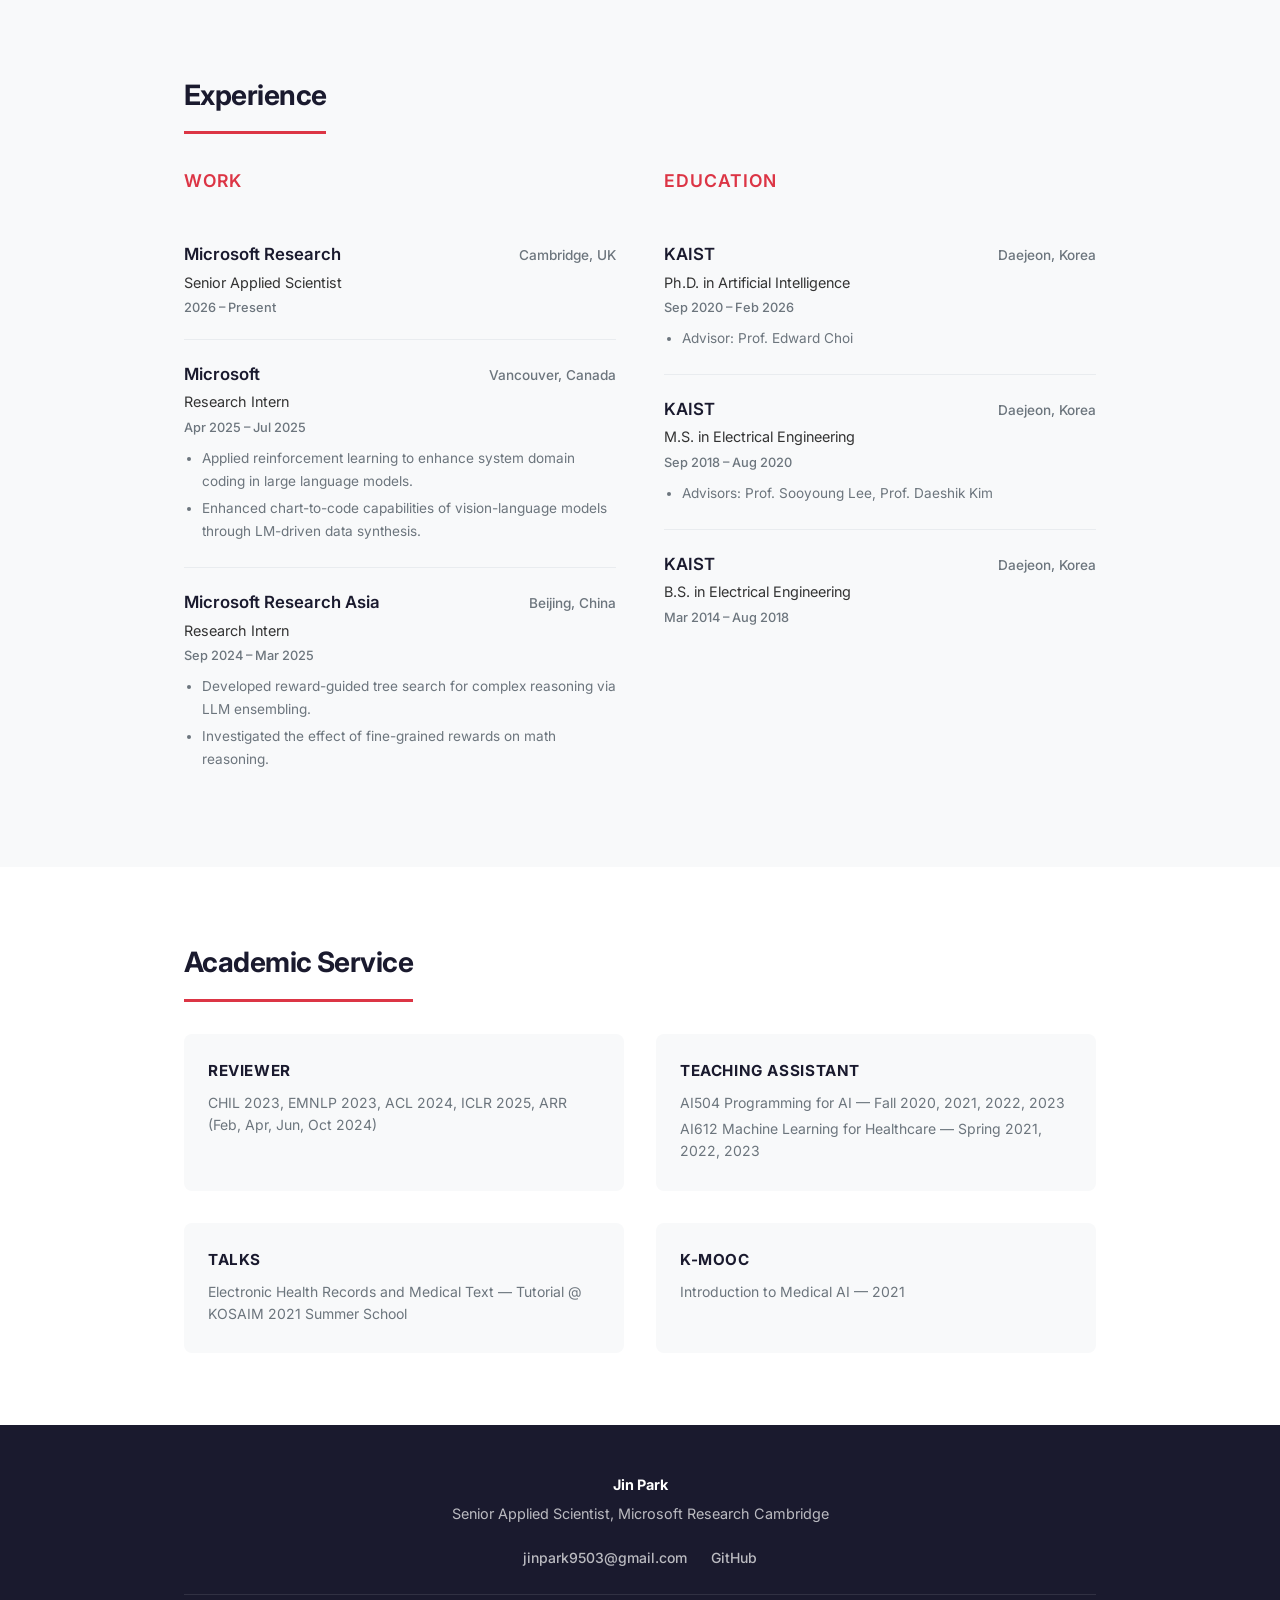
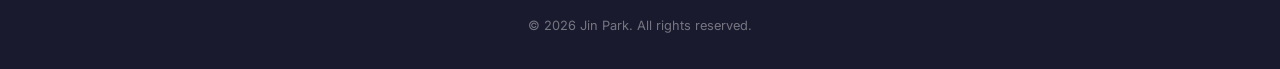
==== commit e08930c8: "Update" ====
--- a/index.html
+++ b/index.html
@@ -26,7 +26,7 @@
         <li><a href="#publications">Publications</a></li>
         <li><a href="#experience">Experience</a></li>
         <li><a href="#service">Service</a></li>
-        <li><a href="mailto:jinpark9503@gmail.com" class="nav-contact">Contact</a></li>
+        <li><a href="meeting.html" class="nav-contact">Meet</a></li>
       </ul>
     </div>
   </nav>
@@ -133,36 +133,42 @@
             <p class="pub-title">Ensembling Large Language Models with Process Reward-Guided Tree Search for Better Complex Reasoning</p>
             <p class="pub-authors"><strong>Sungjin Park</strong>, Xiao Liu, Yeyun Gong, Edward Choi</p>
             <span class="pub-venue">NAACL 2025</span>
+            <span class="pub-links"><a href="https://arxiv.org/abs/2412.15797" class="pub-pdf" target="_blank" rel="noopener">PDF</a></span>
           </div>
 
           <div class="pub-item">
             <p class="pub-title">Multimodal Transformer With A Low-Computational-Cost Guarantee</p>
             <p class="pub-authors"><strong>Sungjin Park</strong> and Edward Choi</p>
             <span class="pub-venue">ICASSP 2024</span>
+            <span class="pub-links"><a href="https://arxiv.org/abs/2402.15096" class="pub-pdf" target="_blank" rel="noopener">PDF</a></span>
           </div>
 
           <div class="pub-item">
             <p class="pub-title">FactKG: Fact Verification via Reasoning on Knowledge Graph</p>
             <p class="pub-authors">Jiho Kim, <strong>Sungjin Park</strong>, Yeonsu Kwon, Yohan Jo, James Thorne, Edward Choi</p>
             <span class="pub-venue">ACL 2023</span>
+            <span class="pub-links"><a href="https://arxiv.org/abs/2305.06590" class="pub-pdf" target="_blank" rel="noopener">PDF</a></span>
           </div>
 
           <div class="pub-item">
             <p class="pub-title">Do Language Models Understand Measurements?</p>
             <p class="pub-authors"><strong>Sungjin Park</strong>, Seungwoo Ryu, Edward Choi</p>
             <span class="pub-venue">EMNLP 2022 Findings</span>
+            <span class="pub-links"><a href="https://arxiv.org/abs/2210.12694" class="pub-pdf" target="_blank" rel="noopener">PDF</a></span>
           </div>
 
           <div class="pub-item">
             <p class="pub-title">Unconditional Image-Text Pair Generation with Multimodal Cross Quantizer</p>
             <p class="pub-authors">Hyungyung Lee, <strong>Sungjin Park</strong>, Edward Choi</p>
             <span class="pub-venue">BMVC 2022</span>
+            <span class="pub-links"><a href="https://arxiv.org/abs/2204.07537" class="pub-pdf" target="_blank" rel="noopener">PDF</a></span>
           </div>
 
           <div class="pub-item">
             <p class="pub-title">Graph-Text Multi-Modal Pre-training for Medical Representation Learning</p>
             <p class="pub-authors"><strong>Sungjin Park</strong>, Seongsu Bae, Jiho Kim, Tackeun Kim, Edward Choi</p>
             <span class="pub-venue">CHIL 2022</span>
+            <span class="pub-links"><a href="https://arxiv.org/abs/2203.09994" class="pub-pdf" target="_blank" rel="noopener">PDF</a></span>
           </div>
         </div>
 
@@ -183,6 +189,7 @@
             <p class="pub-title">Semi-supervised Disentanglement with Independent Vector Variational Autoencoders</p>
             <p class="pub-authors">Bo-Kyeong Kim, <strong>Sungjin Park</strong>, Geonmin Kim, Soo-Young Lee</p>
             <span class="pub-venue venue-preprint">arXiv:2003.06581</span>
+            <span class="pub-links"><a href="https://arxiv.org/abs/2003.06581" class="pub-pdf" target="_blank" rel="noopener">PDF</a></span>
           </div>
         </div>
       </div>
--- a/style.css
+++ b/style.css
@@ -381,6 +381,32 @@
   background: #6c757d;
 }
 
+.pub-links {
+  display: inline-flex;
+  gap: 8px;
+  margin-left: 8px;
+  vertical-align: middle;
+}
+
+.pub-pdf {
+  display: inline-flex;
+  align-items: center;
+  gap: 4px;
+  padding: 3px 10px;
+  font-size: 0.75rem;
+  font-weight: 600;
+  color: var(--color-accent);
+  border: 1px solid var(--color-accent);
+  border-radius: 4px;
+  transition: all var(--transition);
+  text-decoration: none;
+}
+
+.pub-pdf:hover {
+  color: #fff;
+  background: var(--color-accent);
+}
+
 /* ===== Experience Section ===== */
 .experience-grid {
   display: grid;
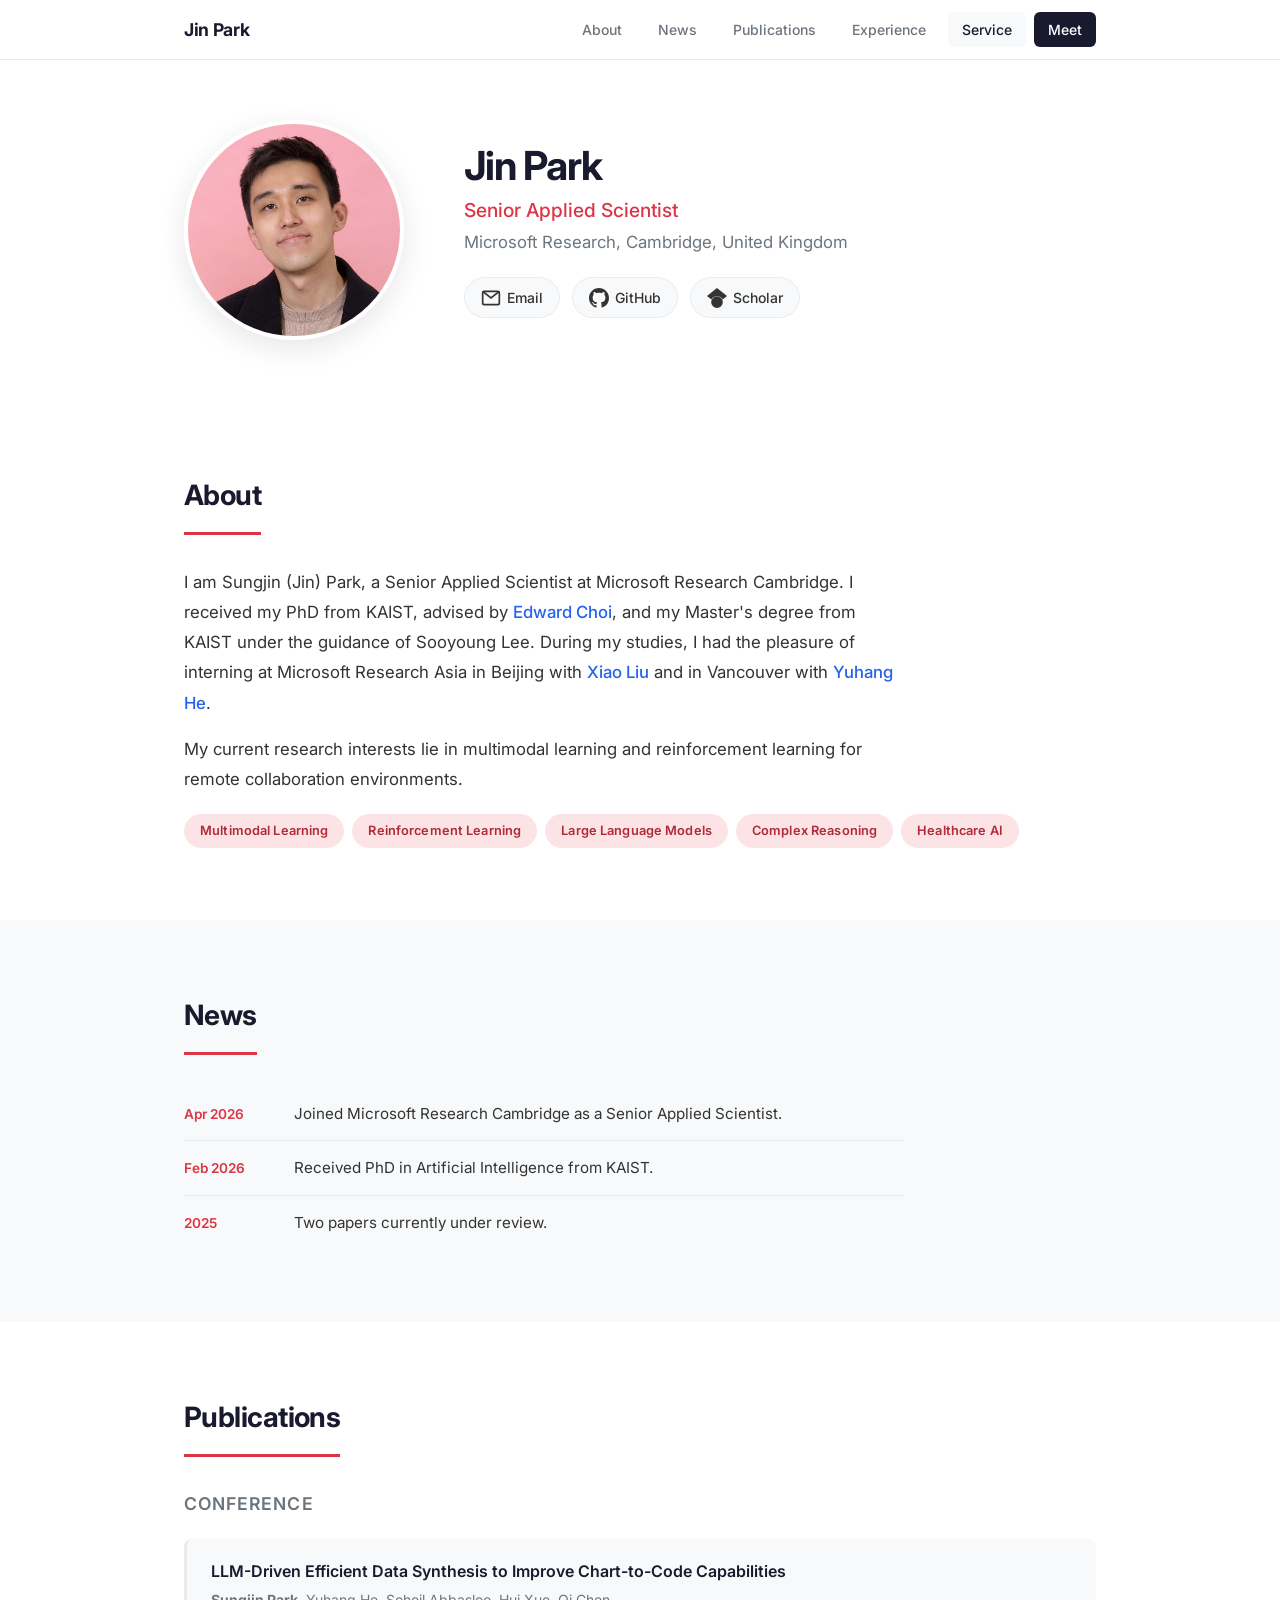
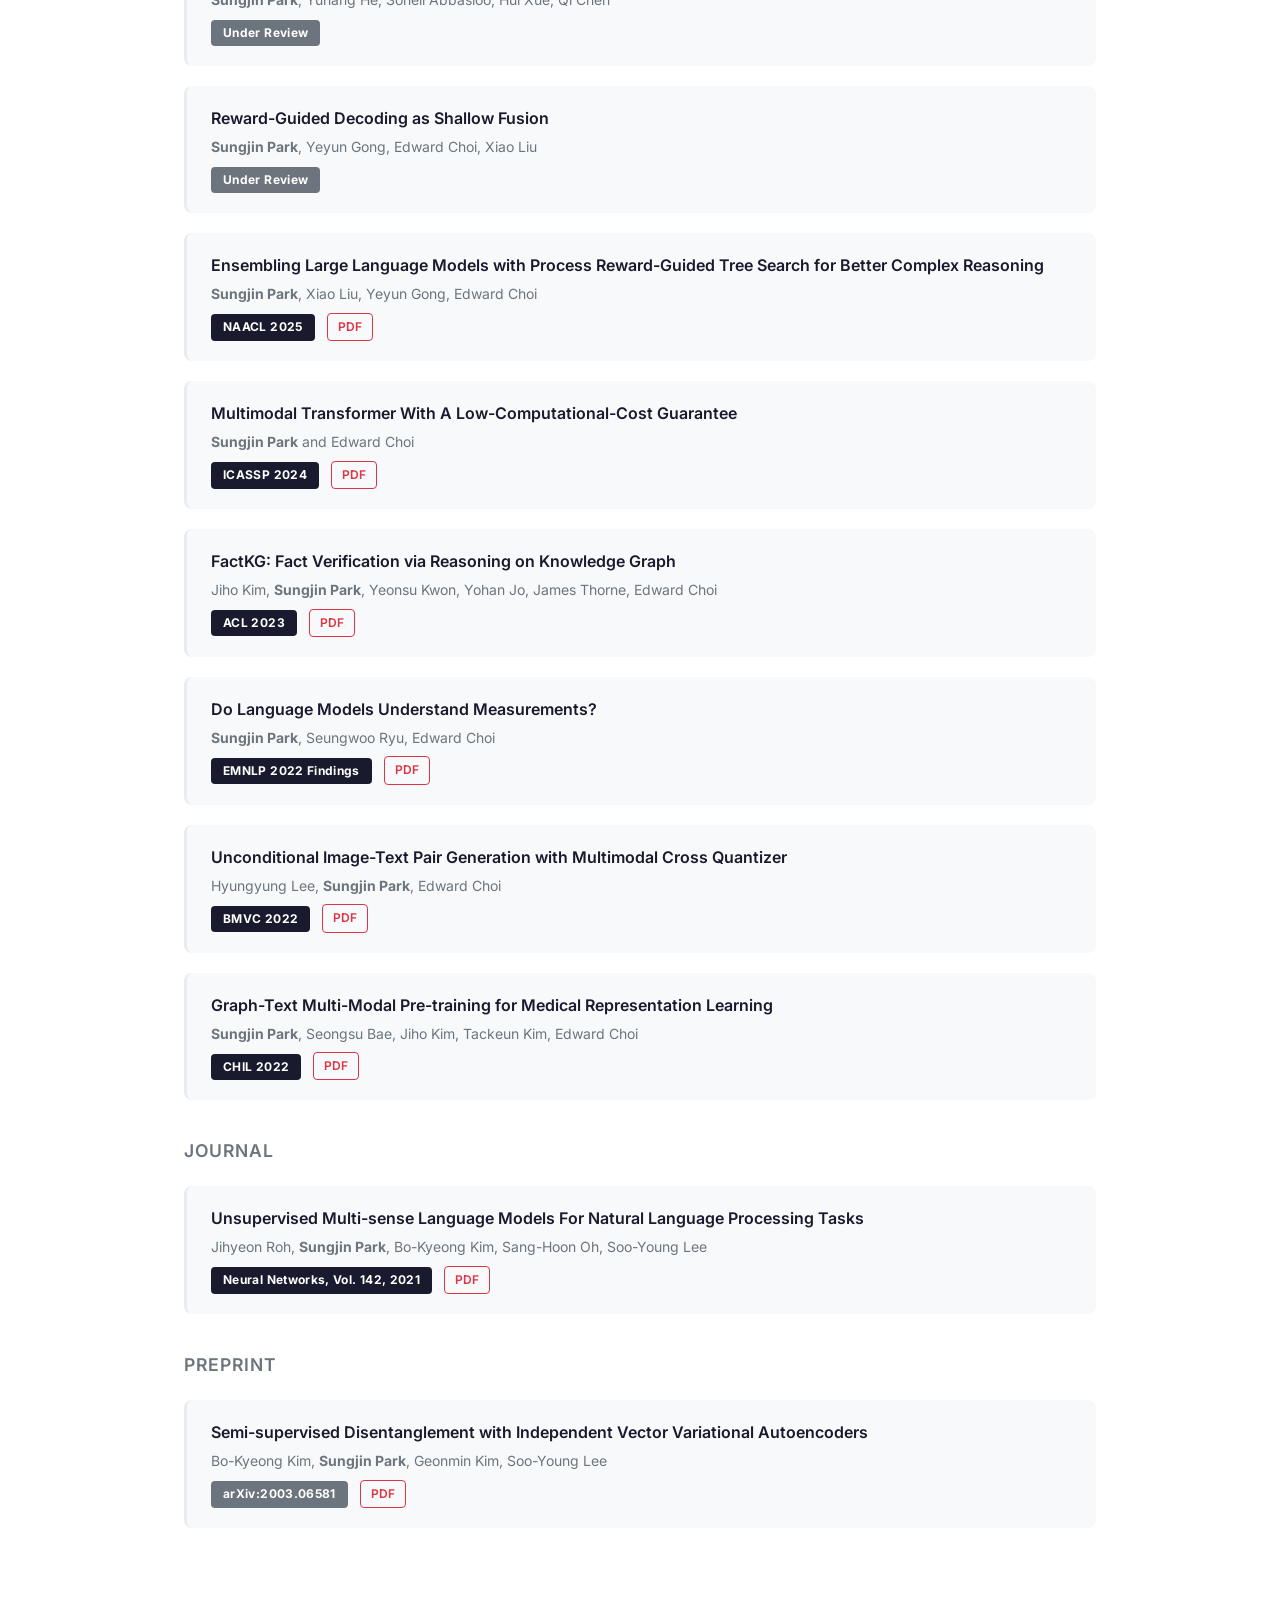
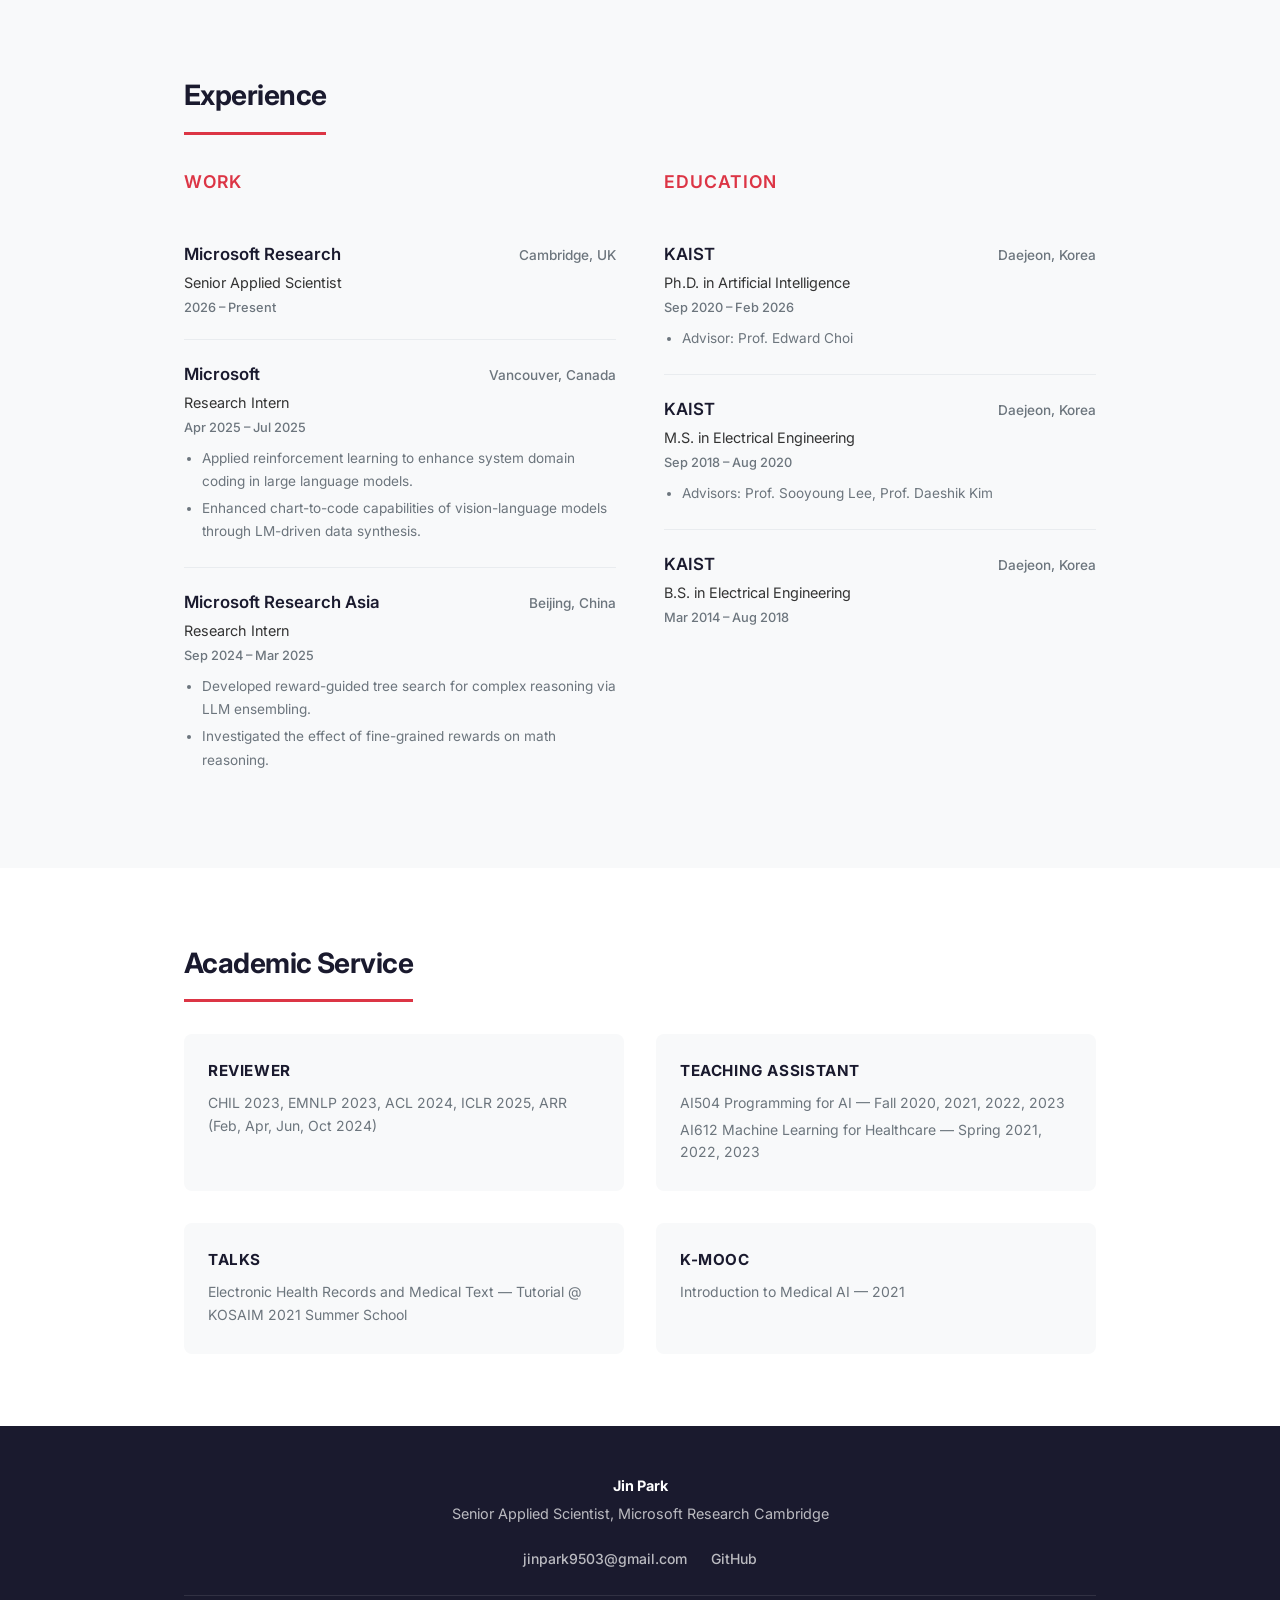
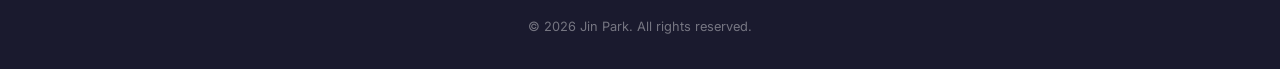
==== commit 7b7c8ace: "Update" ====
--- a/index.html
+++ b/index.html
@@ -179,6 +179,7 @@
             <p class="pub-title">Unsupervised Multi-sense Language Models For Natural Language Processing Tasks</p>
             <p class="pub-authors">Jihyeon Roh, <strong>Sungjin Park</strong>, Bo-Kyeong Kim, Sang-Hoon Oh, Soo-Young Lee</p>
             <span class="pub-venue">Neural Networks, Vol. 142, 2021</span>
+            <span class="pub-links"><a href="https://pubmed.ncbi.nlm.nih.gov/34139656/" class="pub-pdf" target="_blank" rel="noopener">PDF</a></span>
           </div>
         </div>
 
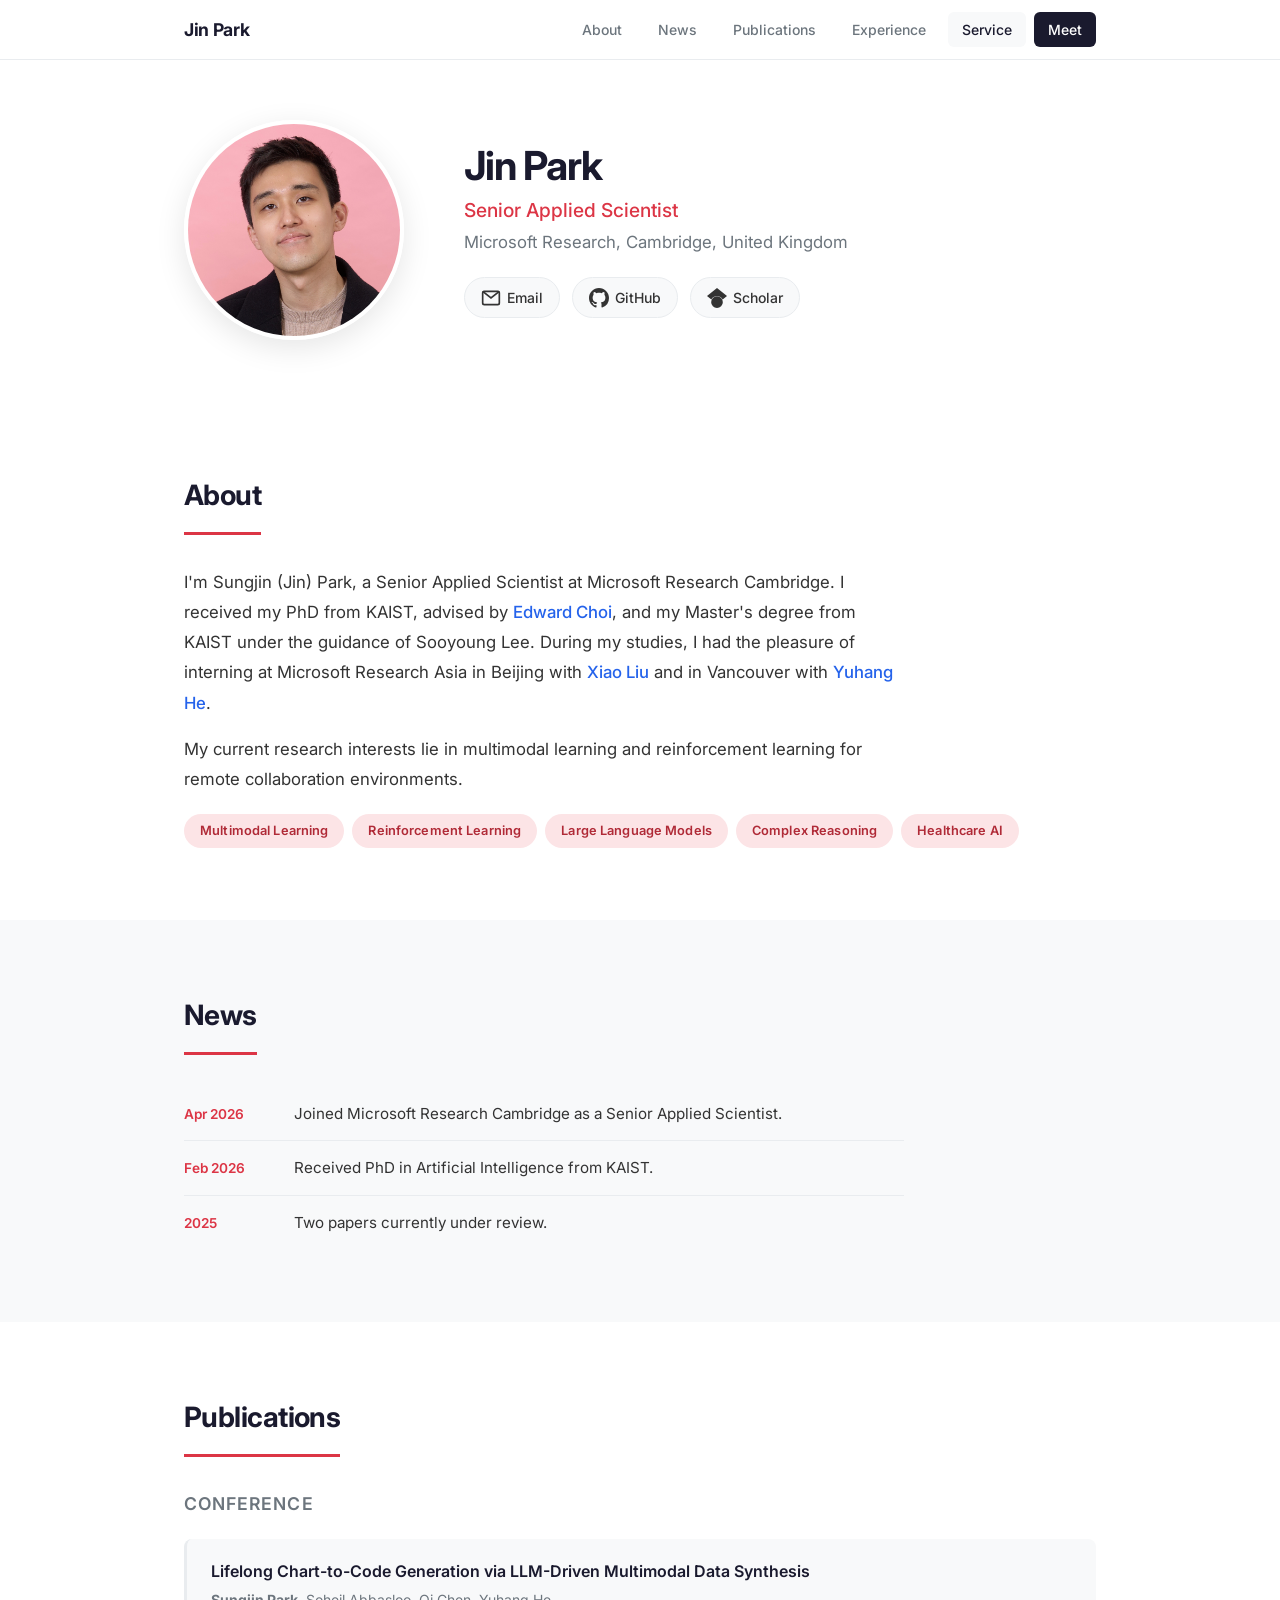
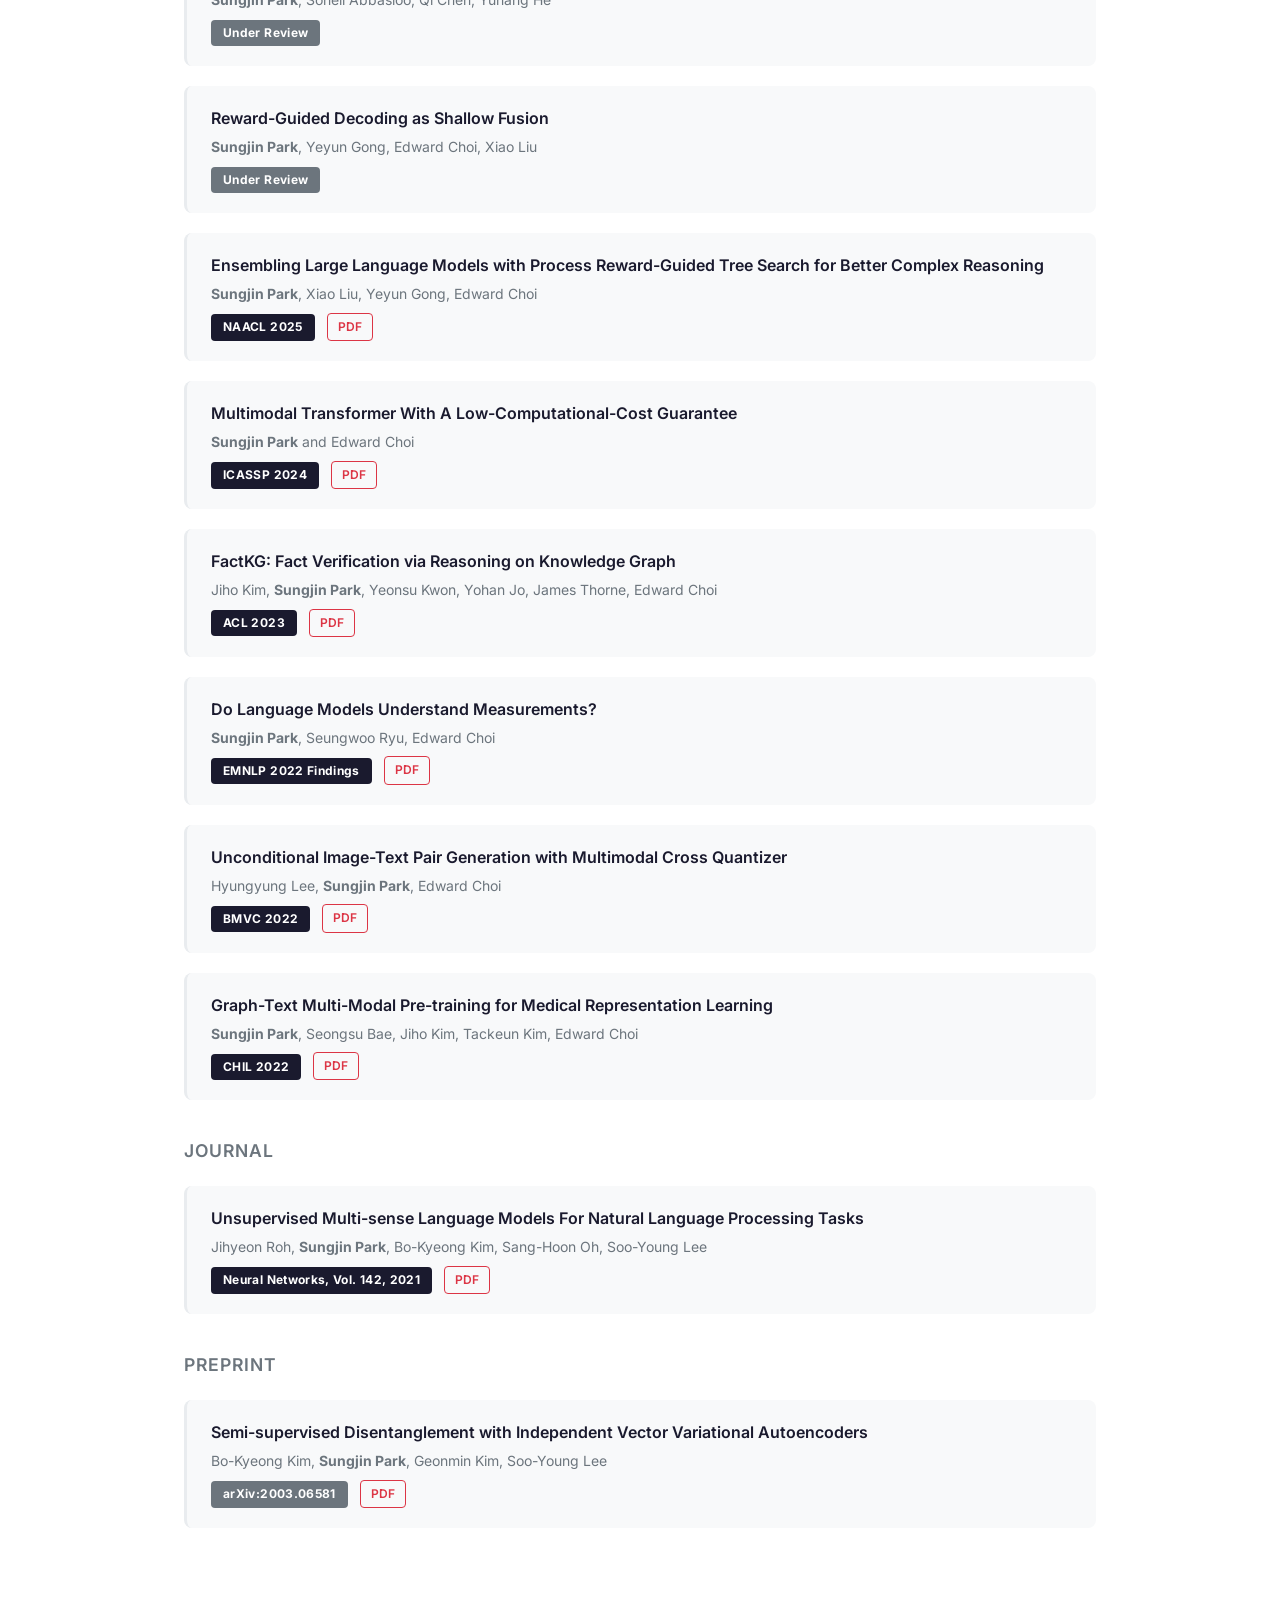
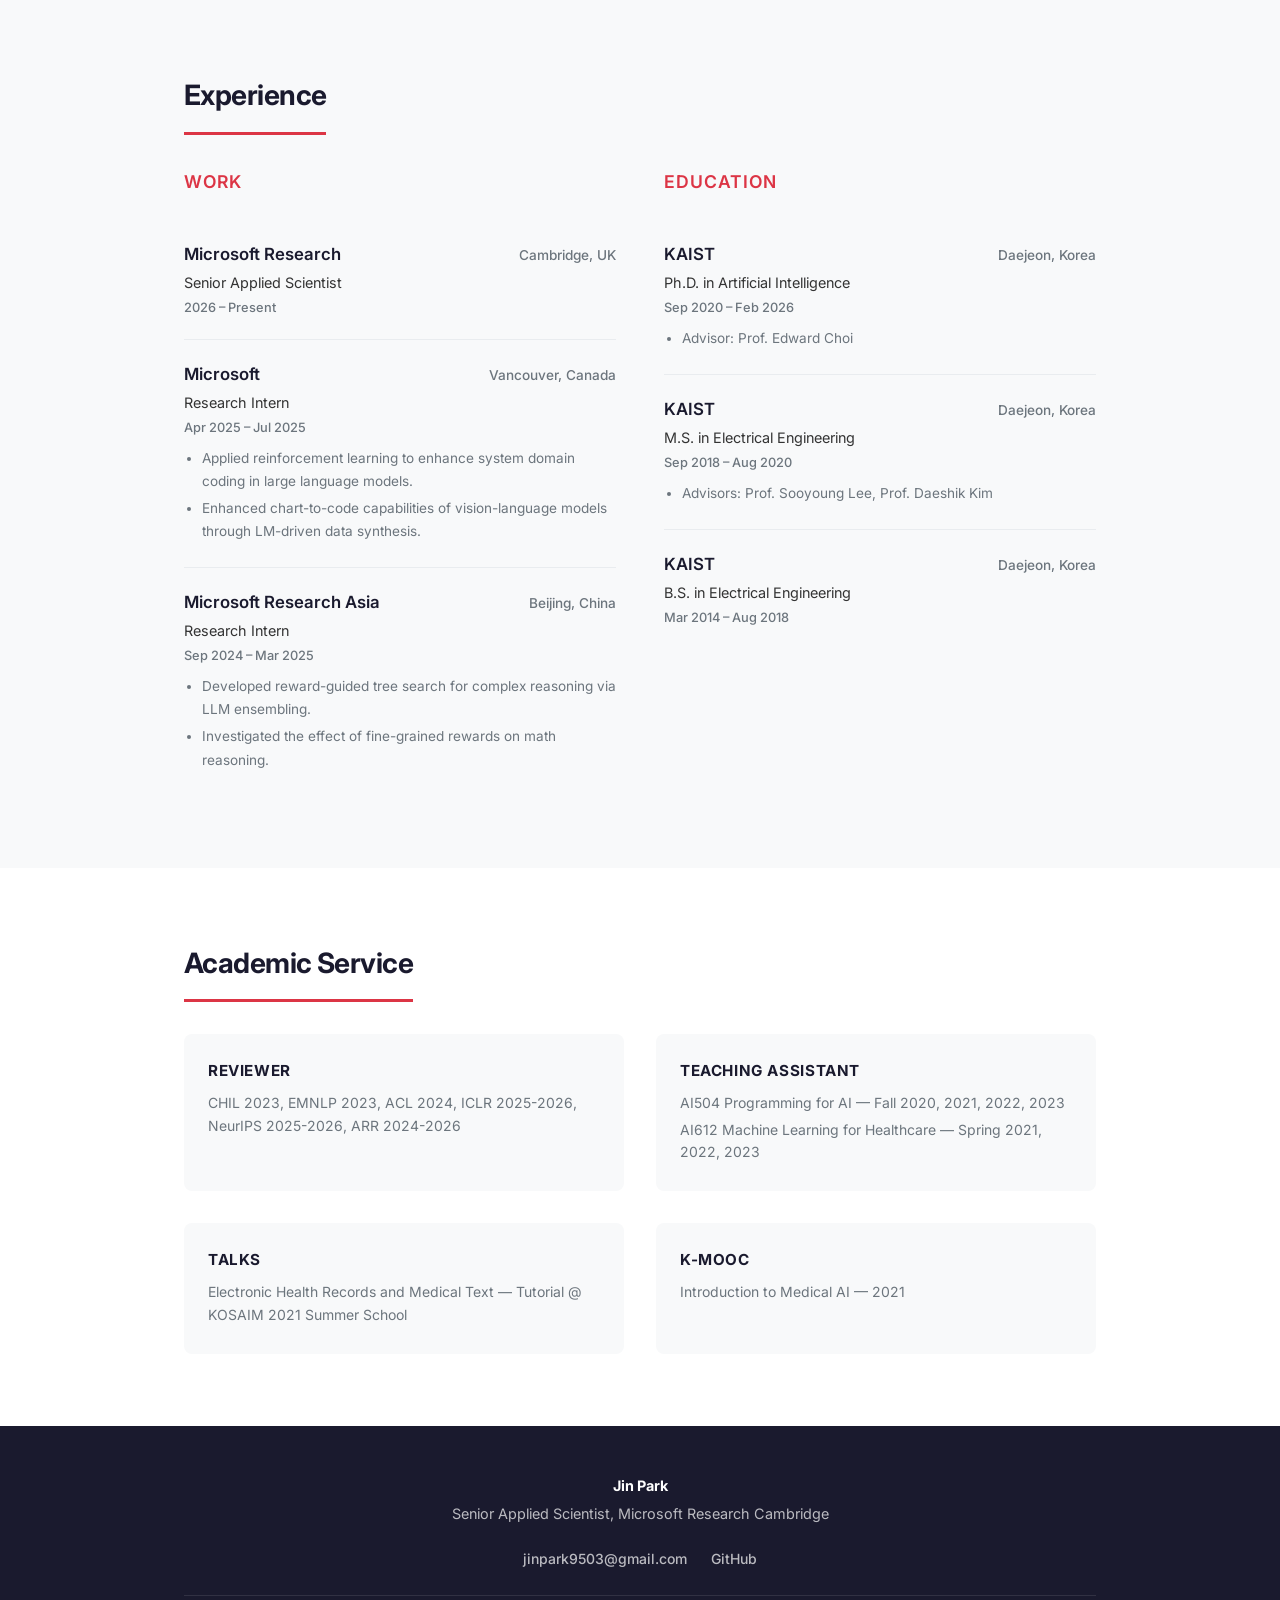
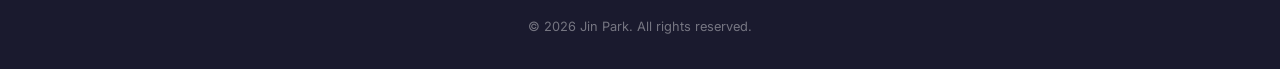
==== commit 7d997a7a: "Update" ====
--- a/index.html
+++ b/index.html
@@ -66,7 +66,7 @@
         <h2 class="section-title">About</h2>
         <div class="about-content">
           <p>
-            I am Sungjin (Jin) Park, a Senior Applied Scientist at Microsoft Research Cambridge.
+            I'm Sungjin (Jin) Park, a Senior Applied Scientist at Microsoft Research Cambridge.
             I received my PhD from KAIST, advised by
             <a href="https://mp2893.com/" target="_blank" rel="noopener">Edward Choi</a>,
             and my Master's degree from KAIST under the guidance of Sooyoung Lee.
@@ -118,8 +118,8 @@
 
         <div class="pub-list">
           <div class="pub-item">
-            <p class="pub-title">LLM-Driven Efficient Data Synthesis to Improve Chart-to-Code Capabilities</p>
-            <p class="pub-authors"><strong>Sungjin Park</strong>, Yuhang He, Soheil Abbasloo, Hui Xue, Qi Chen</p>
+            <p class="pub-title">Lifelong Chart-to-Code Generation via LLM-Driven Multimodal Data Synthesis</p>
+            <p class="pub-authors"><strong>Sungjin Park</strong>, Soheil Abbasloo, Qi Chen, Yuhang He</p>
             <span class="pub-venue venue-review">Under Review</span>
           </div>
 
@@ -289,7 +289,7 @@
         <div class="service-grid">
           <div class="service-item">
             <h4>Reviewer</h4>
-            <p>CHIL 2023, EMNLP 2023, ACL 2024, ICLR 2025, ARR (Feb, Apr, Jun, Oct 2024)</p>
+            <p>CHIL 2023, EMNLP 2023, ACL 2024, ICLR 2025-2026, NeurIPS 2025-2026, ARR 2024-2026</p>
           </div>
 
           <div class="service-item">
